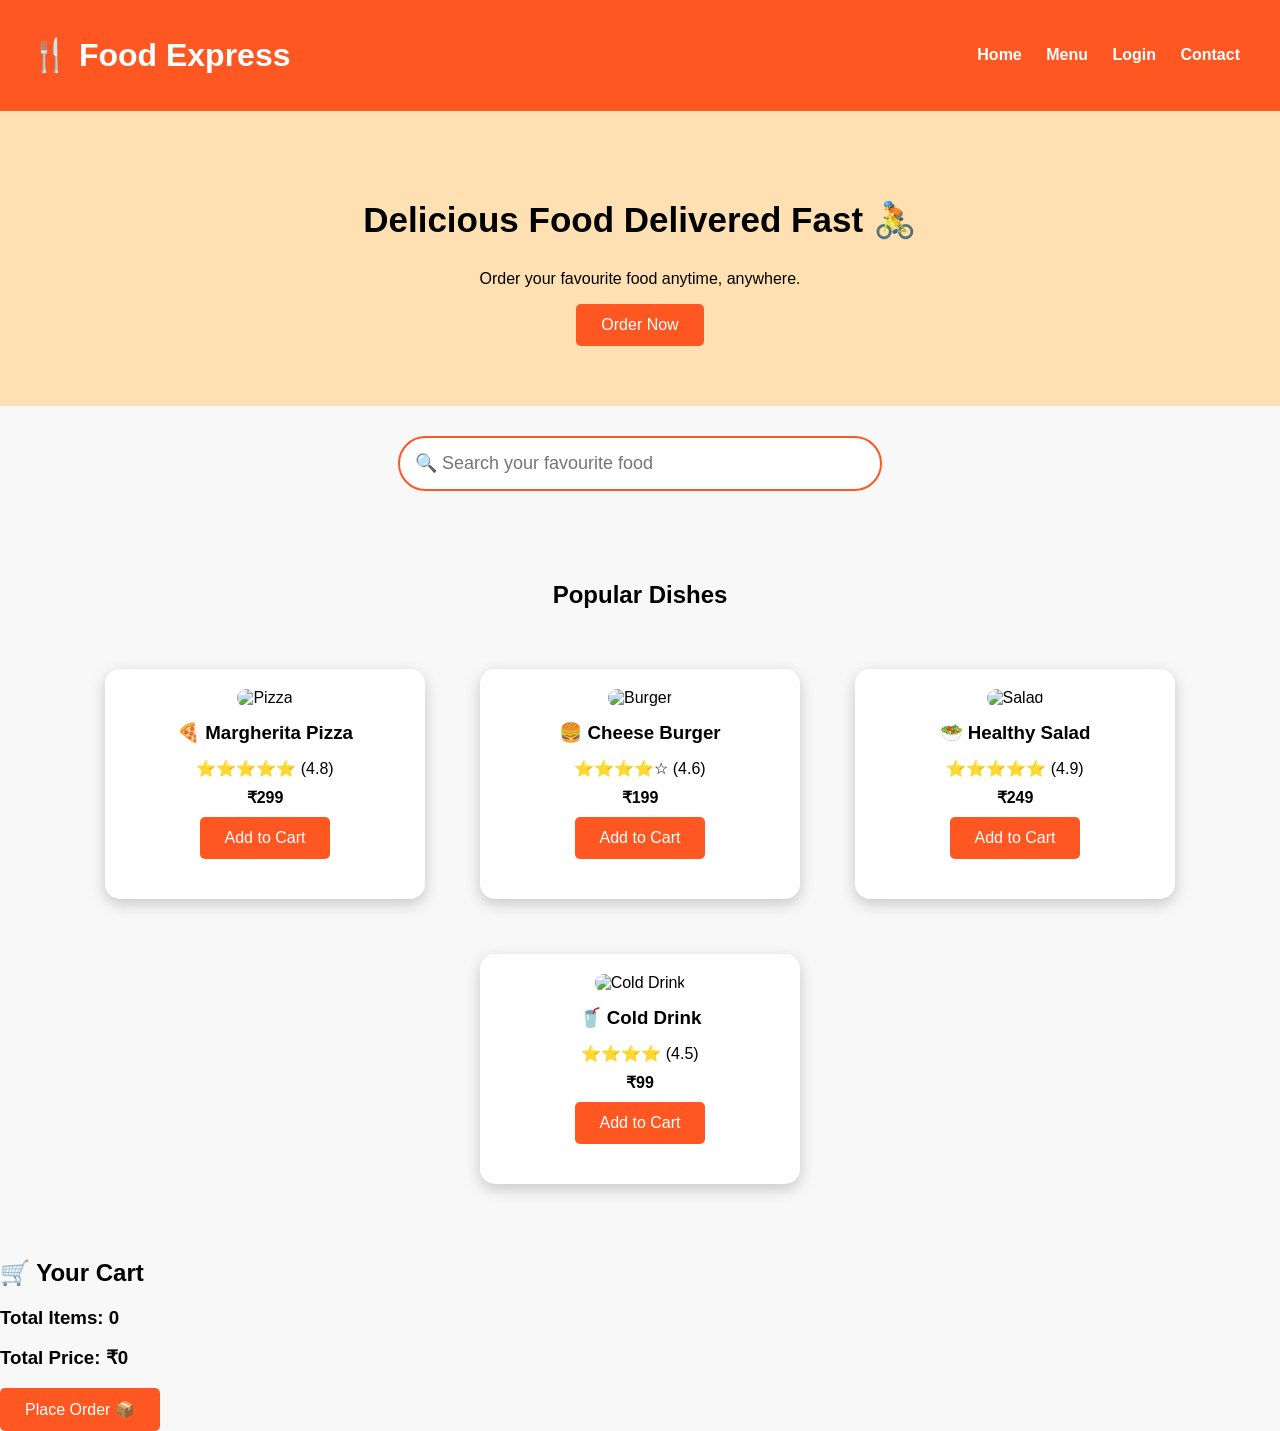
==== index.html @ 5cac37c1 "Add files via upload" ====
<!DOCTYPE html>
<html>
<head>
    <title>Online Food Delivery</title>
    <link rel="stylesheet" href="style.css">
</head>

<body>

<header>
    <h1>🍴 Food Express</h1>
    <nav>
    <a href="#">Home</a>
    <a href="#">Menu</a>
    <a href="login.html">Login</a>
    <a href="#">Contact</a>
</nav>
</header>

<section class="hero">
    <h2>Delicious Food Delivered Fast 🚴</h2>
    <p>Order your favourite food anytime, anywhere.</p>
    <button>Order Now</button>
</section>

<section class="search">
    <input type="text" id="searchBox" onkeyup="searchFood()" placeholder="🔍 Search your favourite food">
</section>


<section class="menu">

    <h2>Popular Dishes</h2>

    <div class="card">
        <img src="https://images.unsplash.com/photo-1513104890138-7c749659a591?w=400" alt="Pizza">
        <h3>🍕 Margherita Pizza</h3>
        <p>⭐⭐⭐⭐⭐ (4.8)</p>
        <p><b>₹299</b></p>
        <button onclick="addToCart('Margherita Pizza')">Add to Cart</button>
    </div>


    <div class="card">
        <img src="https://images.unsplash.com/photo-1568901346375-23c9450c58cd?w=400" alt="Burger">
        <h3>🍔 Cheese Burger</h3>
        <p>⭐⭐⭐⭐☆ (4.6)</p>
        <p><b>₹199</b></p>
        <button onclick="addToCart('Cheese Burger')">Add to Cart</button>
    </div>


    <div class="card">
        <img src="https://images.unsplash.com/photo-1546069901-ba9599a7e63c?w=400" alt="Salad">
        <h3>🥗 Healthy Salad</h3>
        <p>⭐⭐⭐⭐⭐ (4.9)</p>
        <p><b>₹249</b></p>
        <button onclick="addToCart('Healthy Salad')">Add to Cart</button>
    </div>


    <div class="card">
        <img src="https://images.unsplash.com/photo-1544145945-f90425340c7e?w=400" alt="Cold Drink">
        <h3>🥤 Cold Drink</h3>
        <p>⭐⭐⭐⭐ (4.5)</p>
        <p><b>₹99</b></p>
        <button onclick="addToCart('Cold Drink')">Add to Cart</button>
    </div>

</section>


<section class="cart">
    <h2>🛒 Your Cart</h2>

    <ul id="cartItems"></ul>

    <h3>Total Items: <span id="cartCount">0</span></h3>

    <h3>Total Price: ₹<span id="totalPrice">0</span></h3>

    <button onclick="window.location.href='payment.html'">
Place Order 📦
</button>
    
</section>


<script src="script.js"></script>

</body>
</html>
---- style.css ----
.search{
    text-align:center;
    margin:30px;
}

.search input{
    width:80%;
    max-width:450px;
    padding:15px;
    border-radius:30px;
    border:2px solid #ff5722;
    font-size:18px;
}
body{
    margin:0;
    font-family:Arial,sans-serif;
    background:#f8f8f8;
}

header{
    background:#ff5722;
    color:white;
    display:flex;
    justify-content:space-between;
    align-items:center;
    padding:15px 30px;
}

nav a{
    color:white;
    text-decoration:none;
    margin:10px;
    font-weight:bold;
}

.hero{
    text-align:center;
    padding:60px 20px;
    background:#ffe0b2;
}

.hero h2{
    font-size:35px;
}

button{
    background:#ff5722;
    color:white;
    border:none;
    padding:12px 25px;
    border-radius:5px;
    cursor:pointer;
    font-size:18px;
}

button:hover{
    background:#e64a19;
}

.menu{
    text-align:center;
    padding:40px;
}

.card{
    display:inline-block;
    width:220px;
    background:white;
    margin:15px;
    padding:20px;
    border-radius:10px;
    box-shadow:0 4px 10px rgba(0,0,0,0.2);
}
.card img{
    width:100%;
    height:160px;
    object-fit:cover;
    border-radius:10px;
}

.card{
    display:inline-block;
    width:220px;
    background:white;
    margin:15px;
    padding:20px;
    border-radius:10px;
    box-shadow:0 4px 10px rgba(0,0,0,0.2);
    transition:0.3s;
}

.card:hover{
    transform:scale(1.05);
}

.menu{
    text-align:center;
    padding:40px;
}

button{
    background:#ff5722;
    color:white;
    border:none;
    padding:12px 25px;
    border-radius:5px;
    cursor:pointer;
    font-size:16px;
}

button:hover{
    background:#e64a19;
}.menu{
    display:flex;
    flex-wrap:wrap;
    justify-content:center;
    gap:25px;
    padding:40px;
    text-align:center;
}

.menu h2{
    width:100%;
}

.card{
    width:280px;
    background:#fff;
    border-radius:15px;
    overflow:hidden;
    box-shadow:0 5px 15px rgba(0,0,0,0.2);
    transition:.3s;
}

.card img{
    width:100%;
    height:180px;
    object-fit:cover;
}

.card h3{
    margin:15px;
}

.card p{
    margin:10px;
}

.card button{
    margin-bottom:20px;
}
.login{
    width:300px;
    margin:80px auto;
    background:white;
    padding:30px;
    border-radius:15px;
    text-align:center;
    box-shadow:0 5px 15px rgba(0,0,0,0.2);
}

.login h2{
    color:#ff5722;
}

.login input{
    width:90%;
    padding:12px;
    margin:10px;
    border-radius:5px;
    border:1px solid #ccc;
    font-size:16px;
}

.login button{
    margin-top:15px;
    width:100%;
}
/* Mobile Responsive Design */

@media (max-width: 600px){

    header{
        flex-direction:column;
        text-align:center;
    }

    nav a{
        display:block;
        margin:8px;
    }

    .hero h2{
        font-size:25px;
    }

    .hero{
        padding:40px 15px;
    }

    .search input{
        width:90%;
    }

    .menu{
        padding:20px;
        flex-direction:column;
        align-items:center;
    }

    .card{
        width:90%;
        max-width:320px;
    }

    .login{
        width:80%;
        margin:50px auto;
    }

    button{
        width:90%;
    }
}
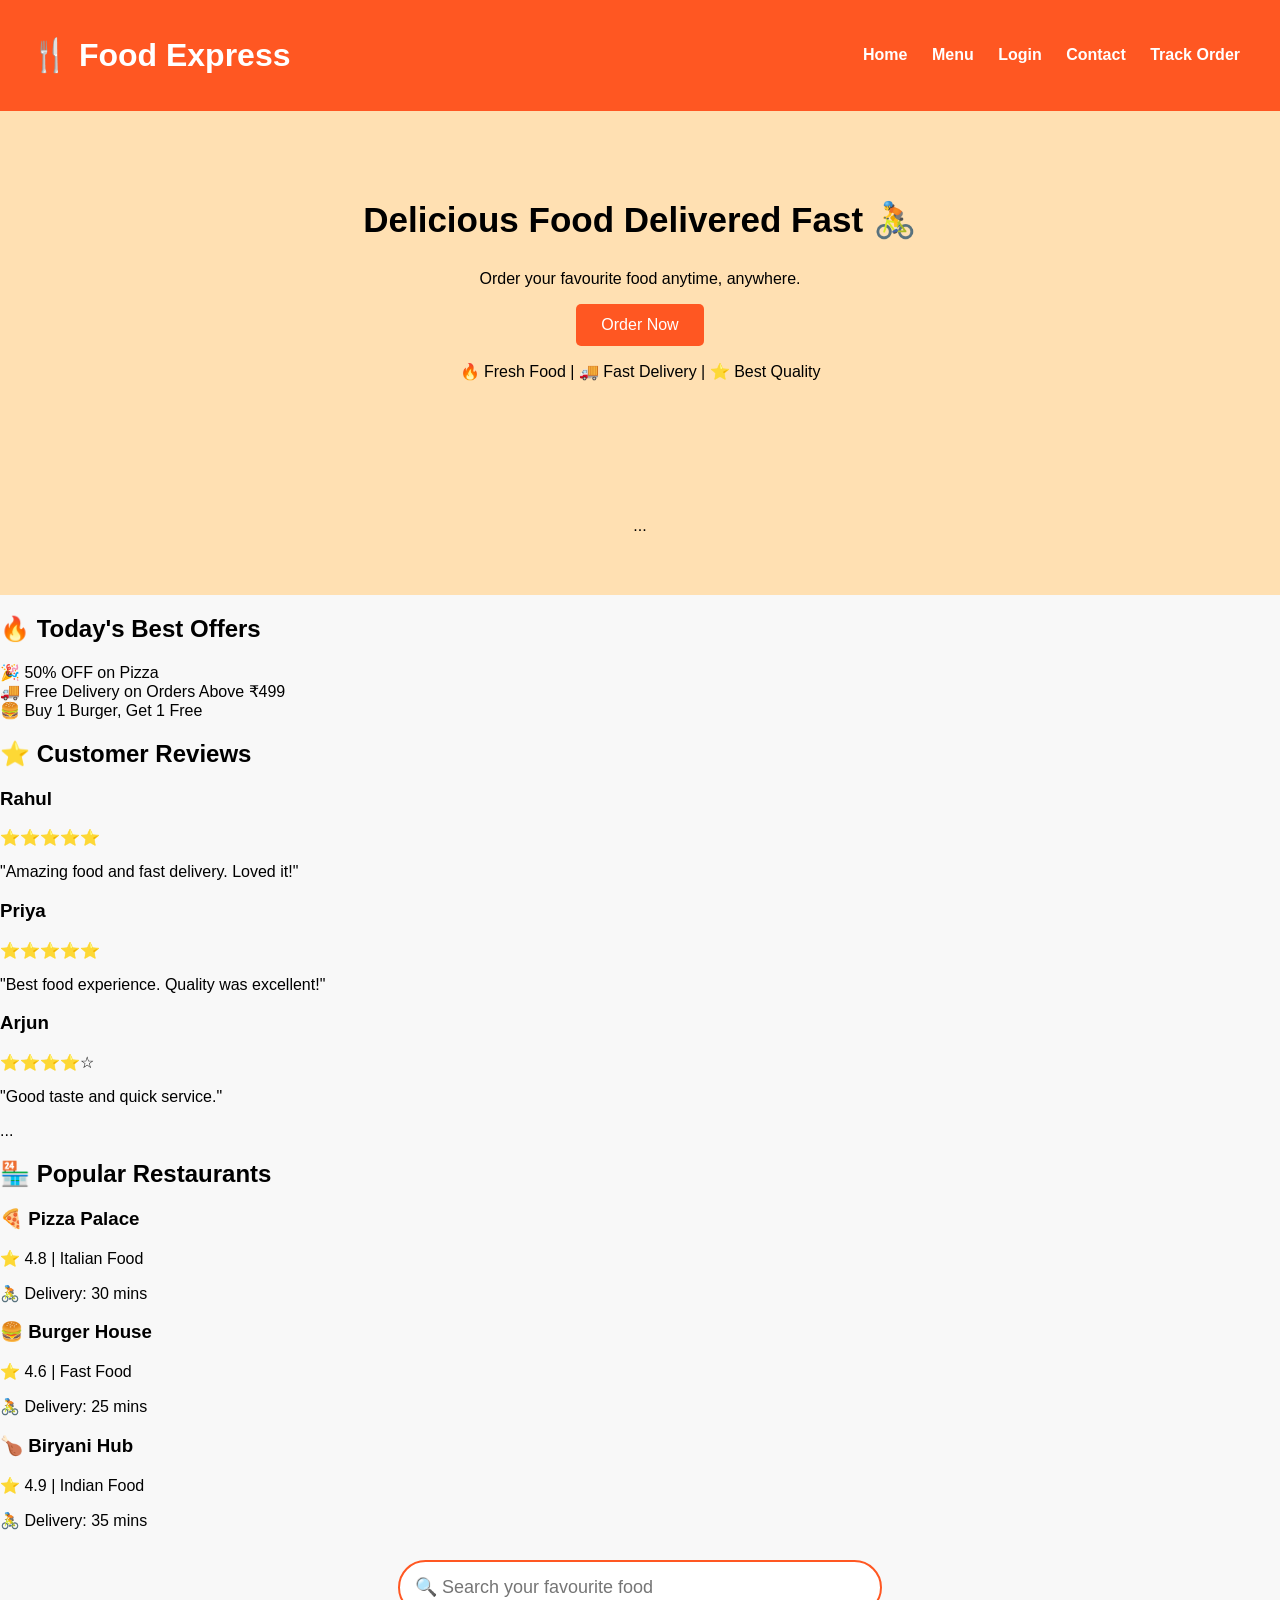
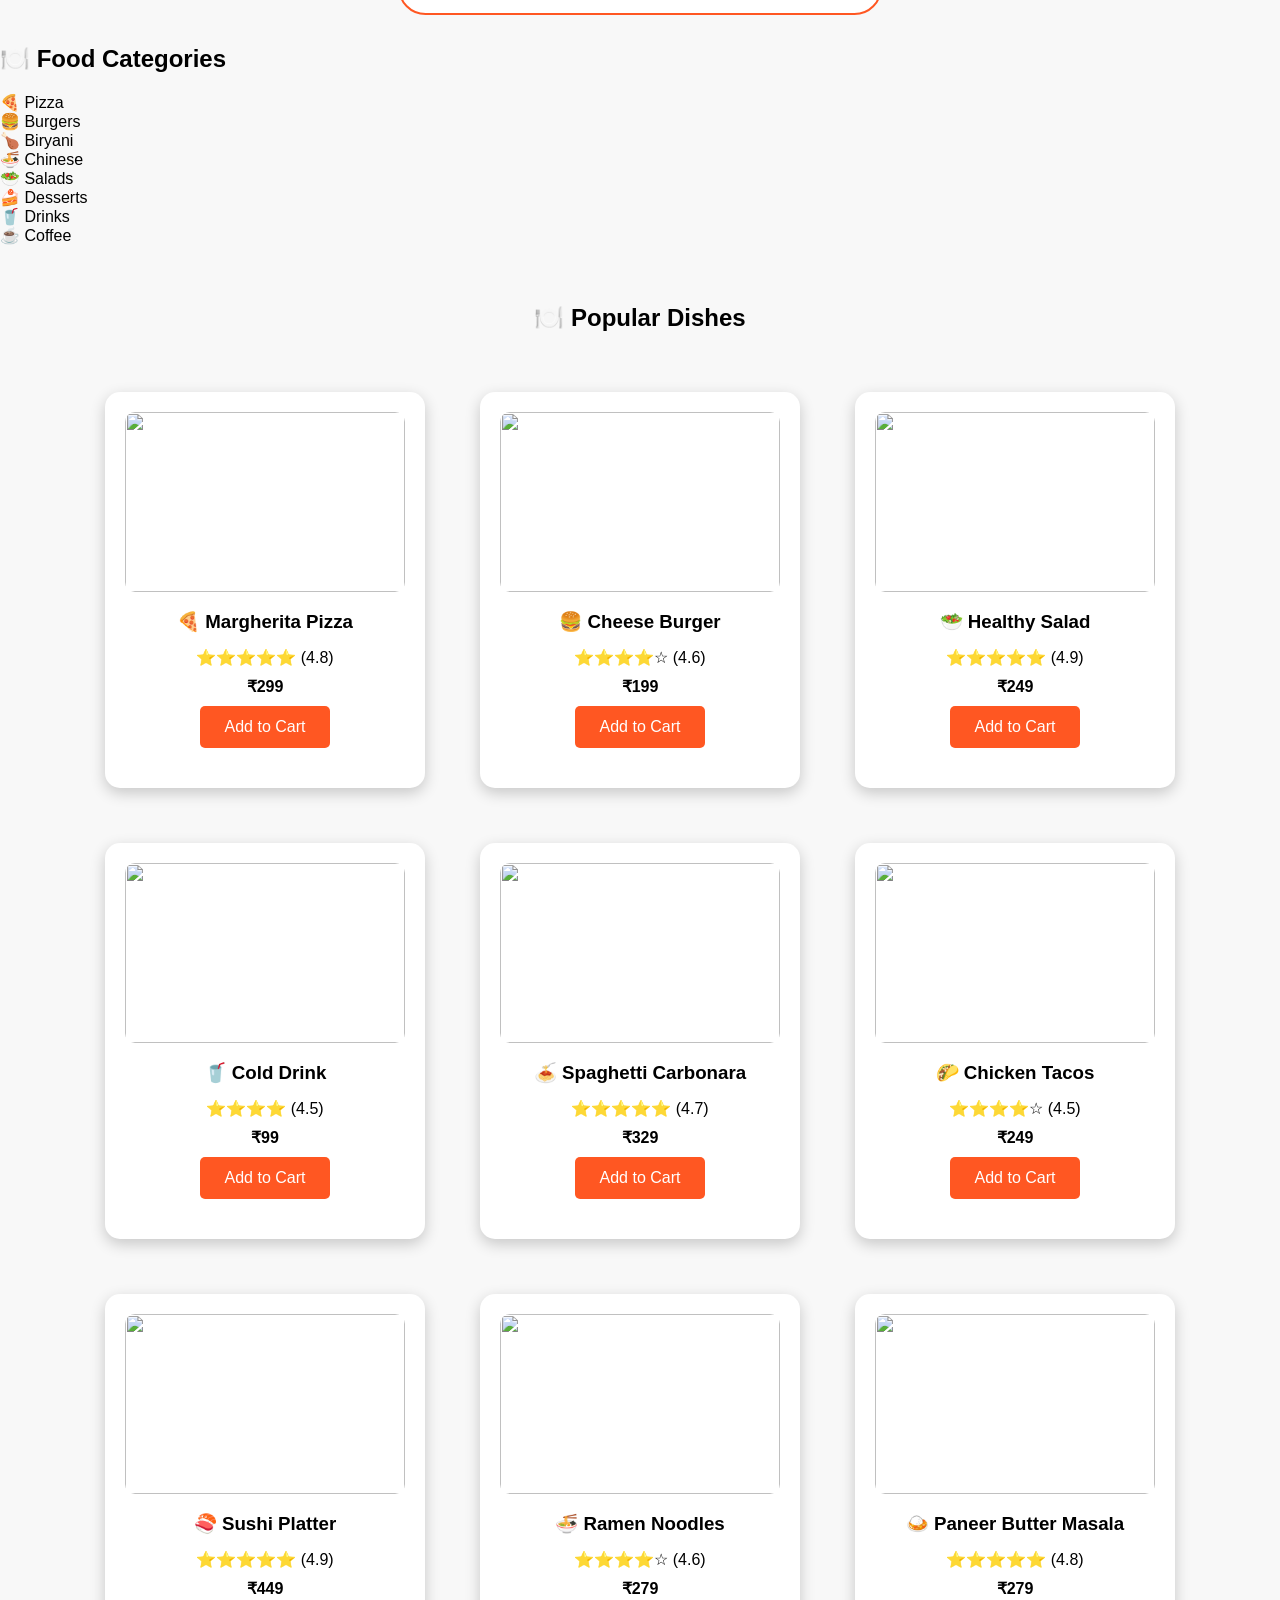
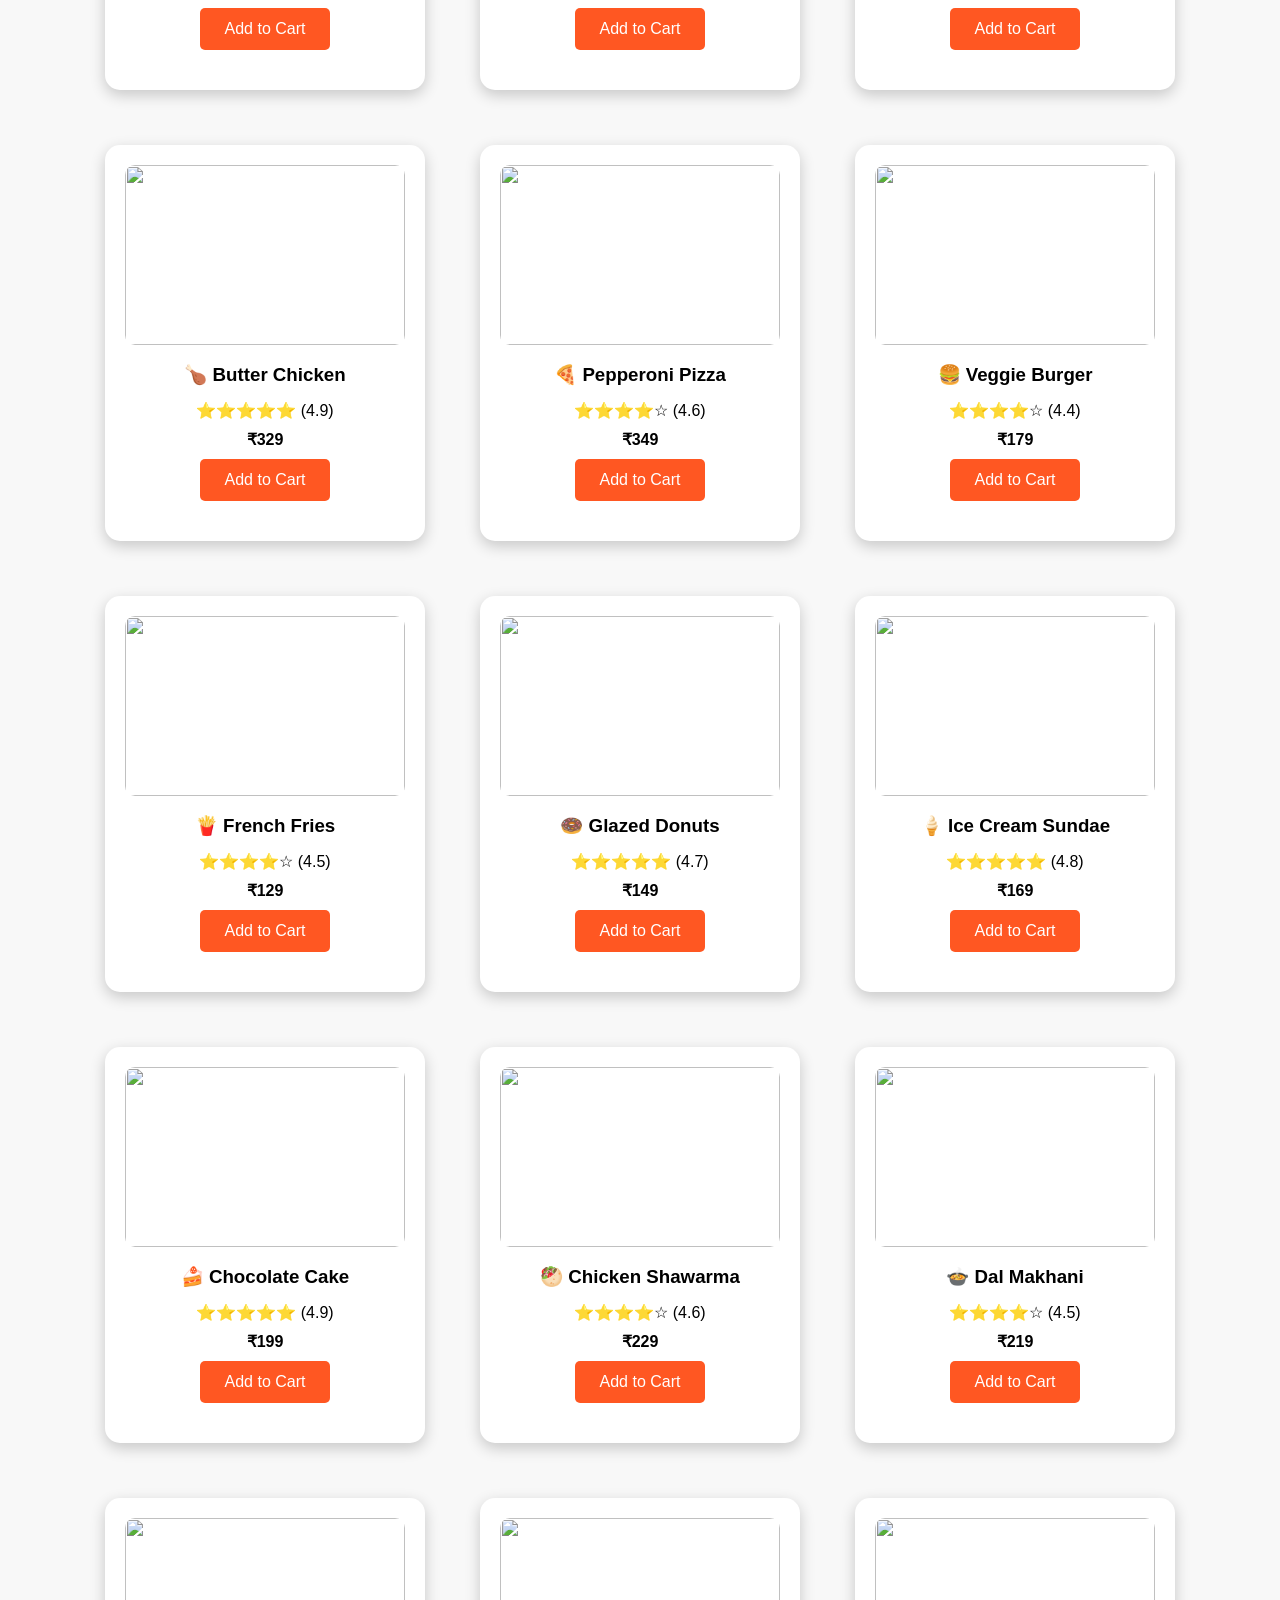
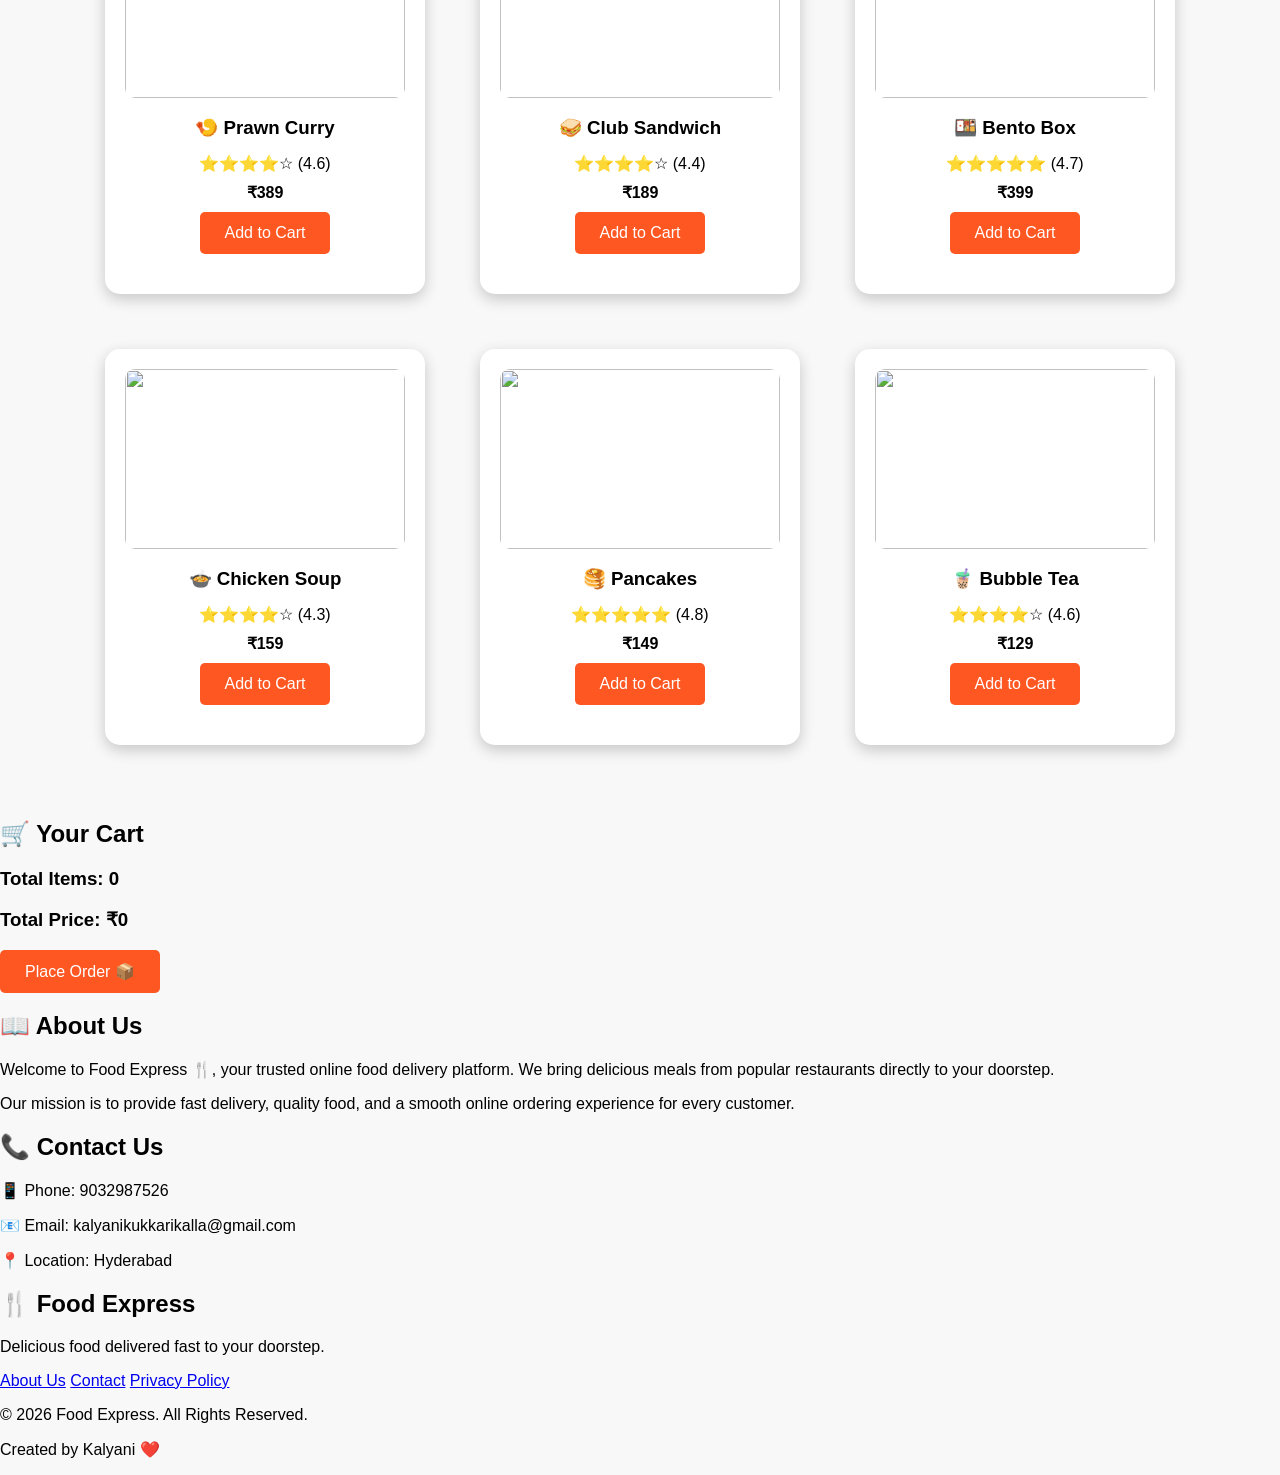
==== commit 49028c12: "Add files via upload" ====
--- a/index.html
+++ b/index.html
@@ -9,68 +9,383 @@
 
 <header>
     <h1>🍴 Food Express</h1>
-    <nav>
+
+<nav>
     <a href="#">Home</a>
-    <a href="#">Menu</a>
+    <a href="#menu">Menu</a>
     <a href="login.html">Login</a>
-    <a href="#">Contact</a>
+    <a href="#contact">Contact</a>
+    <a href="tracking.html">Track Order</a>
 </nav>
 </header>
 
 <section class="hero">
+
     <h2>Delicious Food Delivered Fast 🚴</h2>
+
     <p>Order your favourite food anytime, anywhere.</p>
+
     <button>Order Now</button>
-</section>
+
+    <p>🔥 Fresh Food | 🚚 Fast Delivery | ⭐ Best Quality</p>
+
+</section>
+
+<section class="hero">
+    ...
+</section>
+
+<!-- ADD OFFERS HERE -->
+
+<section class="offers">
+    <h2>🔥 Today's Best Offers</h2>
+
+    <div class="offer-card">
+        🎉 50% OFF on Pizza
+    </div>
+
+    <div class="offer-card">
+        🚚 Free Delivery on Orders Above ₹499
+    </div>
+
+    <div class="offer-card">
+        🍔 Buy 1 Burger, Get 1 Free
+    </div>
+</section>
+<section class="reviews">
+
+    <h2>⭐ Customer Reviews</h2>
+
+    <div class="review-card">
+        <h3>Rahul</h3>
+        <p>⭐⭐⭐⭐⭐</p>
+        <p>"Amazing food and fast delivery. Loved it!"</p>
+    </div>
+
+    <div class="review-card">
+        <h3>Priya</h3>
+        <p>⭐⭐⭐⭐⭐</p>
+        <p>"Best food experience. Quality was excellent!"</p>
+    </div>
+
+    <div class="review-card">
+        <h3>Arjun</h3>
+        <p>⭐⭐⭐⭐☆</p>
+        <p>"Good taste and quick service."</p>
+    </div>
+
+</section>
+
+<section class="restaurants">
+    ...
+</section>
+
+
+<section class="restaurants">
+
+    <h2>🏪 Popular Restaurants</h2>
+
+    <div class="restaurant-card">
+        <h3>🍕 Pizza Palace</h3>
+        <p>⭐ 4.8 | Italian Food</p>
+        <p>🚴 Delivery: 30 mins</p>
+    </div>
+
+    <div class="restaurant-card">
+        <h3>🍔 Burger House</h3>
+        <p>⭐ 4.6 | Fast Food</p>
+        <p>🚴 Delivery: 25 mins</p>
+    </div>
+
+    <div class="restaurant-card">
+        <h3>🍗 Biryani Hub</h3>
+        <p>⭐ 4.9 | Indian Food</p>
+        <p>🚴 Delivery: 35 mins</p>
+    </div>
+
+</section>
+
 
 <section class="search">
-    <input type="text" id="searchBox" onkeyup="searchFood()" placeholder="🔍 Search your favourite food">
-</section>
-
-
-<section class="menu">
-
-    <h2>Popular Dishes</h2>
-
-    <div class="card">
-        <img src="https://images.unsplash.com/photo-1513104890138-7c749659a591?w=400" alt="Pizza">
+
+    <input type="text" 
+    id="searchBox" 
+    onkeyup="searchFood()" 
+    placeholder="🔍 Search your favourite food">
+
+</section>
+
+
+<section class="categories">
+
+    <h2>🍽️ Food Categories</h2>
+
+    <div class="category">🍕 Pizza</div>
+    <div class="category">🍔 Burgers</div>
+    <div class="category">🍗 Biryani</div>
+    <div class="category">🍜 Chinese</div>
+    <div class="category">🥗 Salads</div>
+    <div class="category">🍰 Desserts</div>
+    <div class="category">🥤 Drinks</div>
+    <div class="category">☕ Coffee</div>
+
+</section>
+
+
+<section class="menu" id="menu">
+
+    <h2>🍽️ Popular Dishes</h2>
+
+
+    <div class="card">
+        <img src="https://images.unsplash.com/photo-1513104890138-7c749659a591?w=400">
         <h3>🍕 Margherita Pizza</h3>
         <p>⭐⭐⭐⭐⭐ (4.8)</p>
         <p><b>₹299</b></p>
-        <button onclick="addToCart('Margherita Pizza')">Add to Cart</button>
-    </div>
-
-
-    <div class="card">
-        <img src="https://images.unsplash.com/photo-1568901346375-23c9450c58cd?w=400" alt="Burger">
+        <button onclick="addToCart('Margherita Pizza')">
+            Add to Cart
+        </button>
+    </div>
+
+
+    <div class="card">
+        <img src="https://images.unsplash.com/photo-1568901346375-23c9450c58cd?w=400">
         <h3>🍔 Cheese Burger</h3>
         <p>⭐⭐⭐⭐☆ (4.6)</p>
         <p><b>₹199</b></p>
-        <button onclick="addToCart('Cheese Burger')">Add to Cart</button>
-    </div>
-
-
-    <div class="card">
-        <img src="https://images.unsplash.com/photo-1546069901-ba9599a7e63c?w=400" alt="Salad">
+        <button onclick="addToCart('Cheese Burger')">
+            Add to Cart
+        </button>
+    </div>
+
+
+    <div class="card">
+        <img src="https://images.unsplash.com/photo-1546069901-ba9599a7e63c?w=400">
         <h3>🥗 Healthy Salad</h3>
         <p>⭐⭐⭐⭐⭐ (4.9)</p>
         <p><b>₹249</b></p>
-        <button onclick="addToCart('Healthy Salad')">Add to Cart</button>
-    </div>
-
-
-    <div class="card">
-        <img src="https://images.unsplash.com/photo-1544145945-f90425340c7e?w=400" alt="Cold Drink">
+        <button onclick="addToCart('Healthy Salad')">
+            Add to Cart
+        </button>
+    </div>
+
+
+    <div class="card">
+        <img src="https://images.unsplash.com/photo-1544145945-f90425340c7e?w=400">
         <h3>🥤 Cold Drink</h3>
         <p>⭐⭐⭐⭐ (4.5)</p>
         <p><b>₹99</b></p>
-        <button onclick="addToCart('Cold Drink')">Add to Cart</button>
-    </div>
-
-</section>
+        <button onclick="addToCart('Cold Drink')">
+            Add to Cart
+        </button>
+    </div>
+    <!-- End of Cold Drink card -->
+
+    <div class="card">
+        <img src="https://images.unsplash.com/photo-1565299624946-b28f40a0ae38?w=400">
+        <h3>🍝 Spaghetti Carbonara</h3>
+        <p>⭐⭐⭐⭐⭐ (4.7)</p>
+        <p><b>₹329</b></p>
+        <button onclick="addToCart('Spaghetti Carbonara')">
+            Add to Cart
+        </button>
+    </div>
+
+    <div class="card">
+        <img src="https://images.unsplash.com/photo-1567620905732-2d1ec7ab7445?w=400">
+        <h3>🌮 Chicken Tacos</h3>
+        <p>⭐⭐⭐⭐☆ (4.5)</p>
+        <p><b>₹249</b></p>
+        <button onclick="addToCart('Chicken Tacos')">
+            Add to Cart
+        </button>
+    </div>
+
+    <div class="card">
+        <img src="https://images.unsplash.com/photo-1601924582970-9238bcb495d9?w=400">
+        <h3>🍣 Sushi Platter</h3>
+        <p>⭐⭐⭐⭐⭐ (4.9)</p>
+        <p><b>₹449</b></p>
+        <button onclick="addToCart('Sushi Platter')">
+            Add to Cart
+        </button>
+    </div>
+
+    <div class="card">
+        <img src="https://images.unsplash.com/photo-1585032226651-759b368d7246?w=400">
+        <h3>🍜 Ramen Noodles</h3>
+        <p>⭐⭐⭐⭐☆ (4.6)</p>
+        <p><b>₹279</b></p>
+        <button onclick="addToCart('Ramen Noodles')">
+            Add to Cart
+        </button>
+    </div>
+
+    <div class="card">
+        <img src="https://images.unsplash.com/photo-1585937421612-70a008356fbe?w=400">
+        <h3>🍛 Paneer Butter Masala</h3>
+        <p>⭐⭐⭐⭐⭐ (4.8)</p>
+        <p><b>₹279</b></p>
+        <button onclick="addToCart('Paneer Butter Masala')">
+            Add to Cart
+        </button>
+    </div>
+
+    <div class="card">
+        <img src="https://images.unsplash.com/photo-1601050690597-df0568f70950?w=400">
+        <h3>🍗 Butter Chicken</h3>
+        <p>⭐⭐⭐⭐⭐ (4.9)</p>
+        <p><b>₹329</b></p>
+        <button onclick="addToCart('Butter Chicken')">
+            Add to Cart
+        </button>
+    </div>
+
+    <div class="card">
+        <img src="https://images.unsplash.com/photo-1512058564366-18510be2db19?w=400">
+        <h3>🍕 Pepperoni Pizza</h3>
+        <p>⭐⭐⭐⭐☆ (4.6)</p>
+        <p><b>₹349</b></p>
+        <button onclick="addToCart('Pepperoni Pizza')">
+            Add to Cart
+        </button>
+    </div>
+
+    <div class="card">
+        <img src="https://images.unsplash.com/photo-1626082927389-6cd097cdc6ec?w=400">
+        <h3>🍔 Veggie Burger</h3>
+        <p>⭐⭐⭐⭐☆ (4.4)</p>
+        <p><b>₹179</b></p>
+        <button onclick="addToCart('Veggie Burger')">
+            Add to Cart
+        </button>
+    </div>
+
+    <div class="card">
+        <img src="https://images.unsplash.com/photo-1559847844-5315695dadae?w=400">
+        <h3>🍟 French Fries</h3>
+        <p>⭐⭐⭐⭐☆ (4.5)</p>
+        <p><b>₹129</b></p>
+        <button onclick="addToCart('French Fries')">
+            Add to Cart
+        </button>
+    </div>
+
+    <div class="card">
+        <img src="https://images.unsplash.com/photo-1608835291093-394b0c943a75?w=400">
+        <h3>🍩 Glazed Donuts</h3>
+        <p>⭐⭐⭐⭐⭐ (4.7)</p>
+        <p><b>₹149</b></p>
+        <button onclick="addToCart('Glazed Donuts')">
+            Add to Cart
+        </button>
+    </div>
+
+    <div class="card">
+        <img src="https://images.unsplash.com/photo-1499636136210-6f4ee915583e?w=400">
+        <h3>🍦 Ice Cream Sundae</h3>
+        <p>⭐⭐⭐⭐⭐ (4.8)</p>
+        <p><b>₹169</b></p>
+        <button onclick="addToCart('Ice Cream Sundae')">
+            Add to Cart
+        </button>
+    </div>
+
+    <div class="card">
+        <img src="https://images.unsplash.com/photo-1621996346565-e3dbc646d9a9?w=400">
+        <h3>🍰 Chocolate Cake</h3>
+        <p>⭐⭐⭐⭐⭐ (4.9)</p>
+        <p><b>₹199</b></p>
+        <button onclick="addToCart('Chocolate Cake')">
+            Add to Cart
+        </button>
+    </div>
+
+    <div class="card">
+        <img src="https://images.unsplash.com/photo-1626804475297-41608ea09aeb?w=400">
+        <h3>🥙 Chicken Shawarma</h3>
+        <p>⭐⭐⭐⭐☆ (4.6)</p>
+        <p><b>₹229</b></p>
+        <button onclick="addToCart('Chicken Shawarma')">
+            Add to Cart
+        </button>
+    </div>
+
+    <div class="card">
+        <img src="https://images.unsplash.com/photo-1540189549336-e6e99c3679fe?w=400">
+        <h3>🍲 Dal Makhani</h3>
+        <p>⭐⭐⭐⭐☆ (4.5)</p>
+        <p><b>₹219</b></p>
+        <button onclick="addToCart('Dal Makhani')">
+            Add to Cart
+        </button>
+    </div>
+
+    <div class="card">
+        <img src="https://images.unsplash.com/photo-1585238342024-78d387f4a707?w=400">
+        <h3>🍤 Prawn Curry</h3>
+        <p>⭐⭐⭐⭐☆ (4.6)</p>
+        <p><b>₹389</b></p>
+        <button onclick="addToCart('Prawn Curry')">
+            Add to Cart
+        </button>
+    </div>
+
+    <div class="card">
+        <img src="https://images.unsplash.com/photo-1512152272829-e3139592d56f?w=400">
+        <h3>🥪 Club Sandwich</h3>
+        <p>⭐⭐⭐⭐☆ (4.4)</p>
+        <p><b>₹189</b></p>
+        <button onclick="addToCart('Club Sandwich')">
+            Add to Cart
+        </button>
+    </div>
+
+    <div class="card">
+        <img src="https://images.unsplash.com/photo-1600628421066-f6bda6a7b976?w=400">
+        <h3>🍱 Bento Box</h3>
+        <p>⭐⭐⭐⭐⭐ (4.7)</p>
+        <p><b>₹399</b></p>
+        <button onclick="addToCart('Bento Box')">
+            Add to Cart
+        </button>
+    </div>
+
+    <div class="card">
+        <img src="https://images.unsplash.com/photo-1552332386-f8dd00dc2f85?w=400">
+        <h3>🍲 Chicken Soup</h3>
+        <p>⭐⭐⭐⭐☆ (4.3)</p>
+        <p><b>₹159</b></p>
+        <button onclick="addToCart('Chicken Soup')">
+            Add to Cart
+        </button>
+    </div>
+
+    <div class="card">
+        <img src="https://images.unsplash.com/photo-1551024506-0bccd828d307?w=400">
+        <h3>🥞 Pancakes</h3>
+        <p>⭐⭐⭐⭐⭐ (4.8)</p>
+        <p><b>₹149</b></p>
+        <button onclick="addToCart('Pancakes')">
+            Add to Cart
+        </button>
+    </div>
+
+    <div class="card">
+        <img src="https://images.unsplash.com/photo-1517701604599-bb29b565090c?w=400">
+        <h3>🧋 Bubble Tea</h3>
+        <p>⭐⭐⭐⭐☆ (4.6)</p>
+        <p><b>₹129</b></p>
+        <button onclick="addToCart('Bubble Tea')">
+            Add to Cart
+        </button>
+    </div>
+
+</section>   <!-- End of the menu section -->
 
 
 <section class="cart">
+
     <h2>🛒 Your Cart</h2>
 
     <ul id="cartItems"></ul>
@@ -79,16 +394,48 @@
 
     <h3>Total Price: ₹<span id="totalPrice">0</span></h3>
 
+
     <button onclick="window.location.href='payment.html'">
-Place Order 📦
-</button>
-    
-</section>
-
-
+        Place Order 📦
+    </button>
+
+</section>
+<section class="about">
+
+    <h2>📖 About Us</h2>
+
+    <p>
+        Welcome to Food Express 🍴, your trusted online food delivery platform.
+        We bring delicious meals from popular restaurants directly to your doorstep.
+    </p>
+
+    <p>
+        Our mission is to provide fast delivery, quality food, and a smooth
+        online ordering experience for every customer.
+    </p>
+
+</section>
+
+<section class="contact" id="contact">
+
+    <h2>📞 Contact Us</h2>
+
+    <p>📱 Phone: 9032987526</p>
+
+    <p>📧 Email: kalyanikukkarikalla@gmail.com</p>
+    <p>📍 Location: Hyderabad</p>
+</section>
+<footer>
+    <h2>🍴 Food Express</h2>
+    <p>Delicious food delivered fast to your doorstep.</p>
+    <div class="footer-links">
+        <a href="#">About Us</a>
+        <a href="#">Contact</a>
+        <a href="#">Privacy Policy</a>
+    </div>
+    <p>© 2026 Food Express. All Rights Reserved.</p>
+    <p>Created by Kalyani ❤️</p>
+    </footer>
 <script src="script.js"></script>
-
 </body>
 </html>
-
-
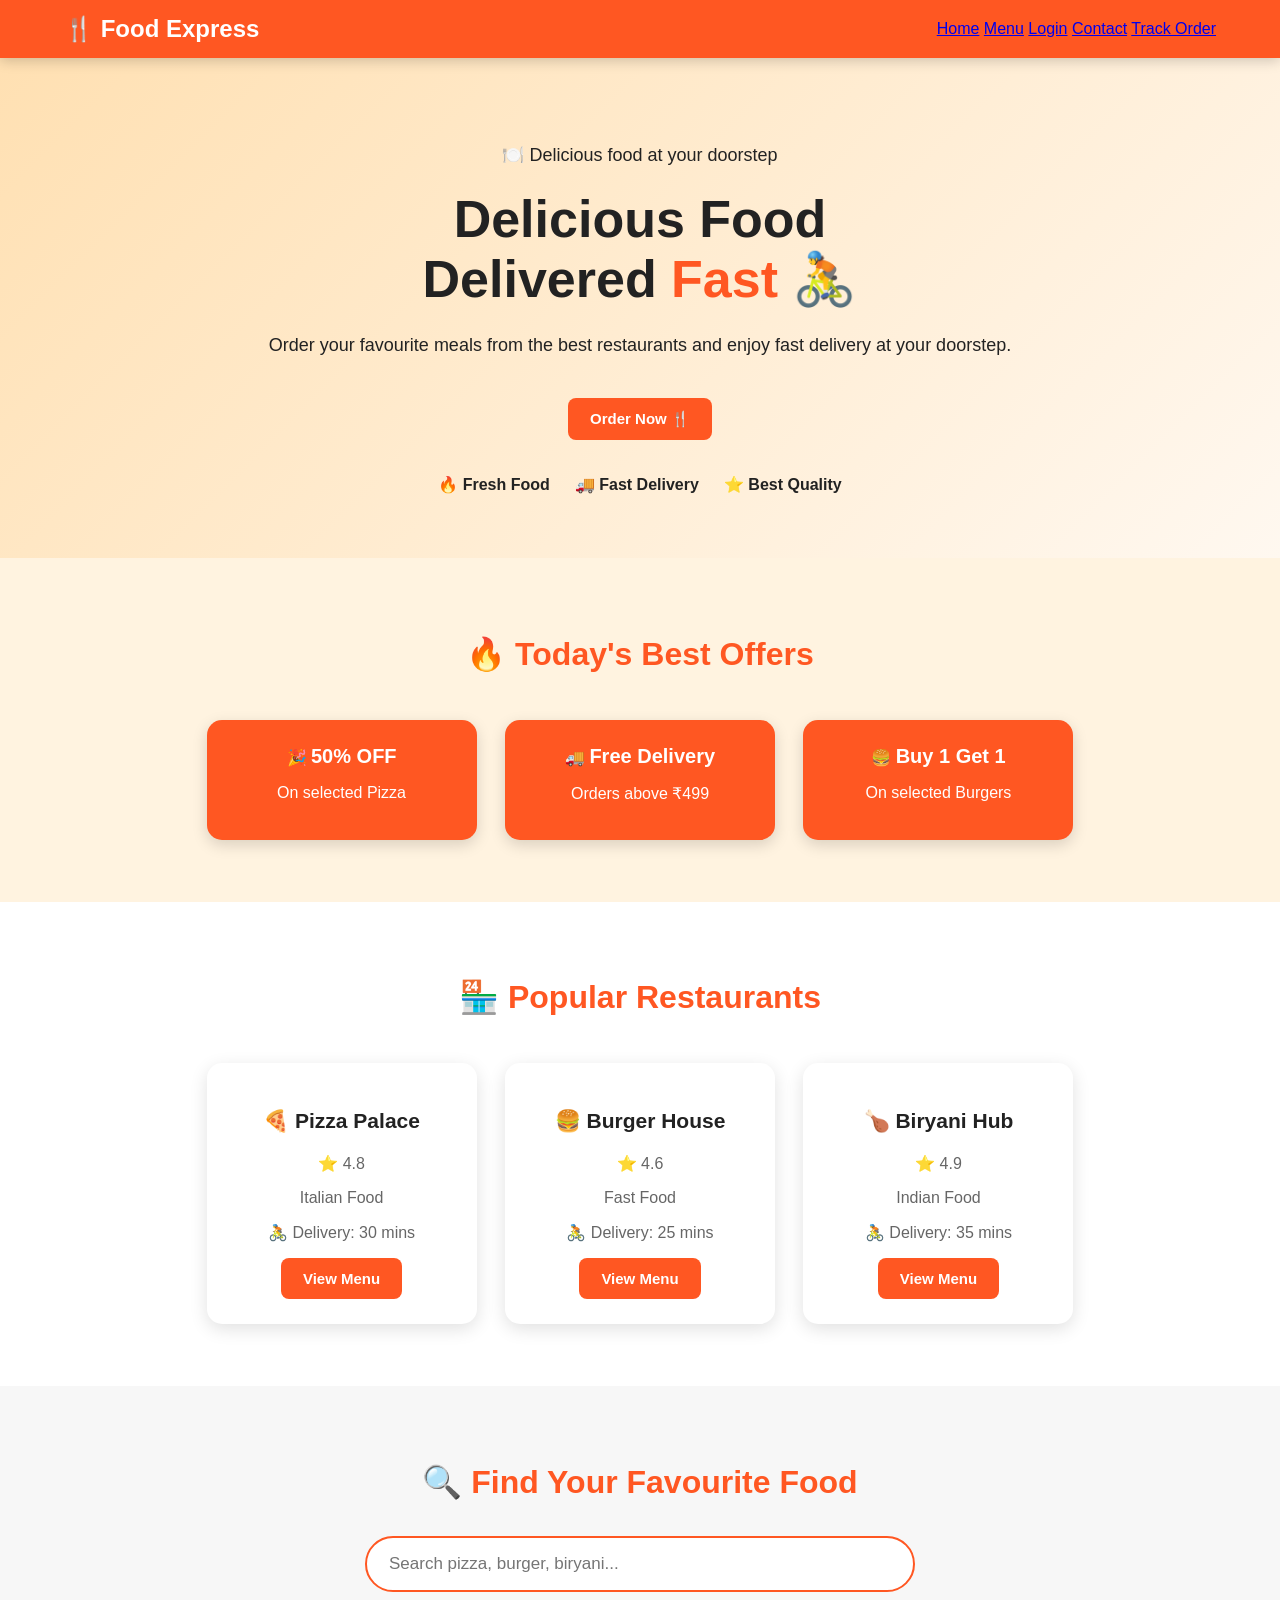
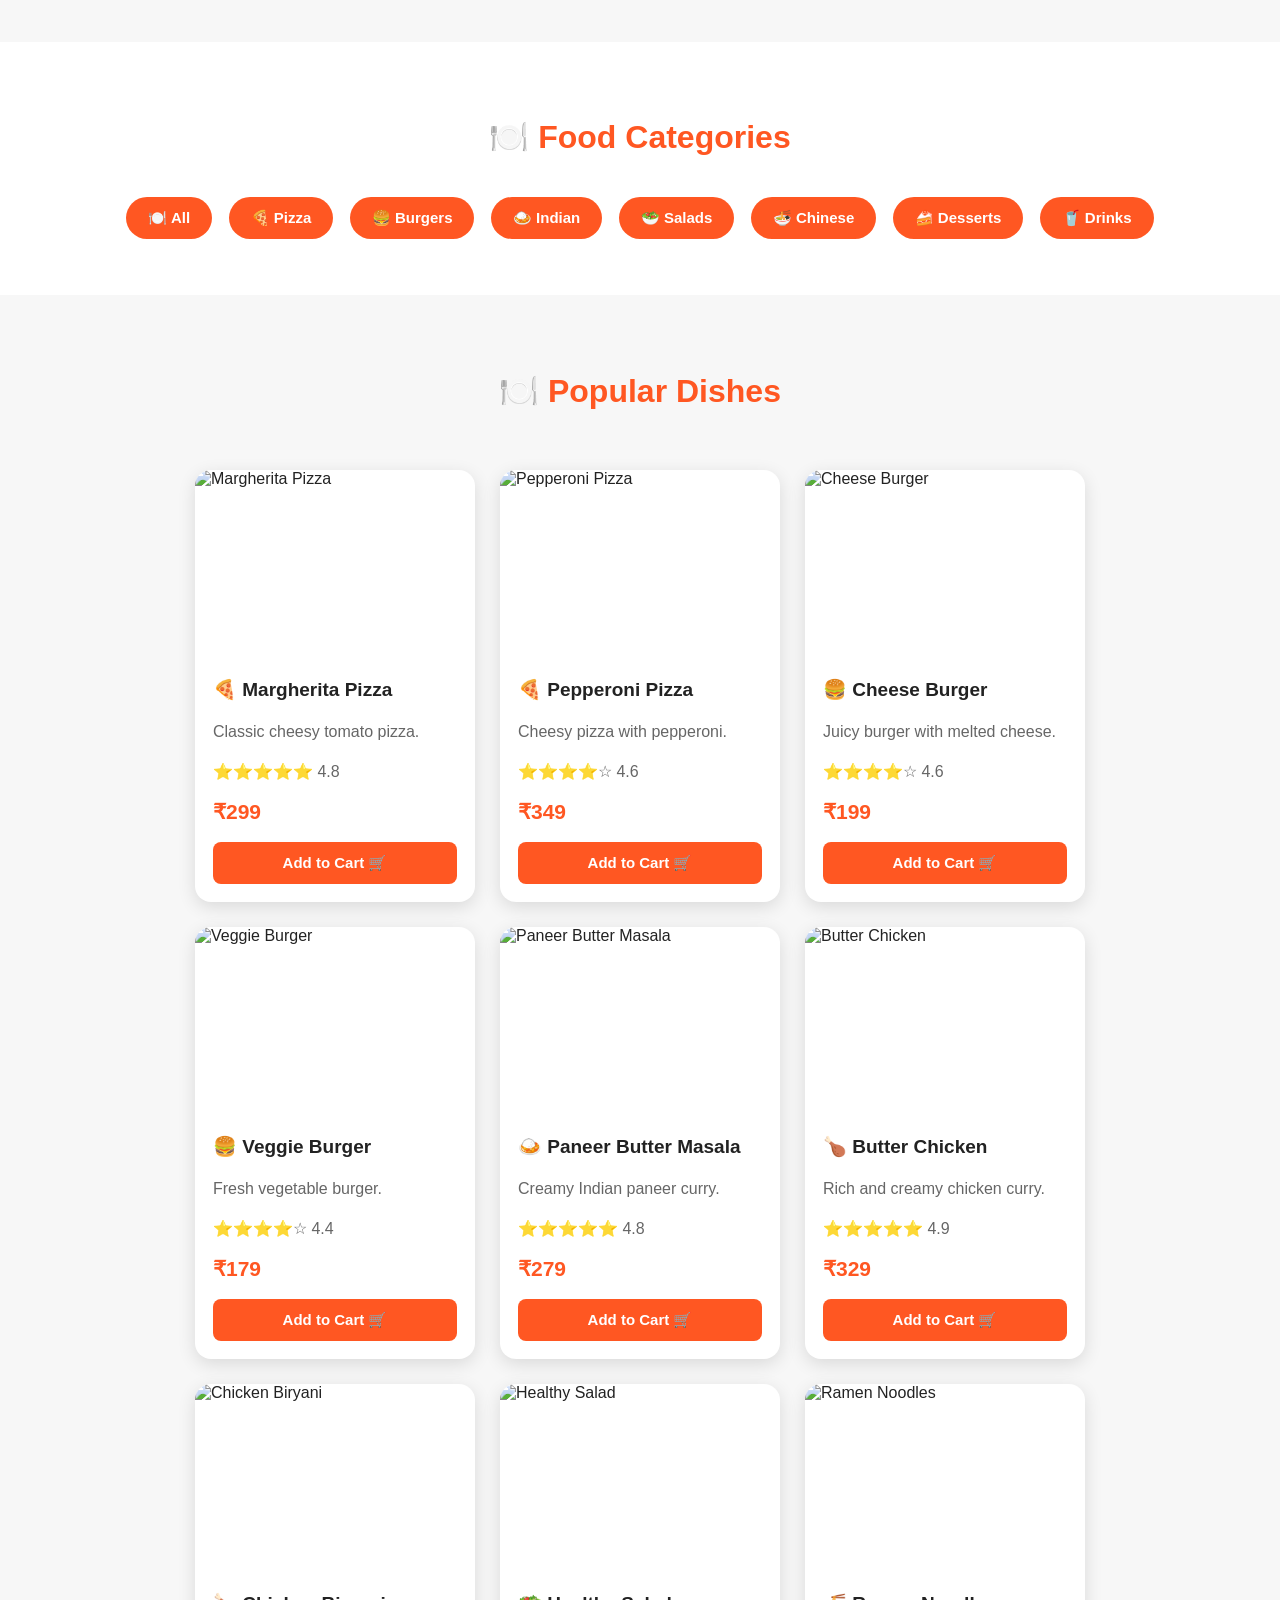
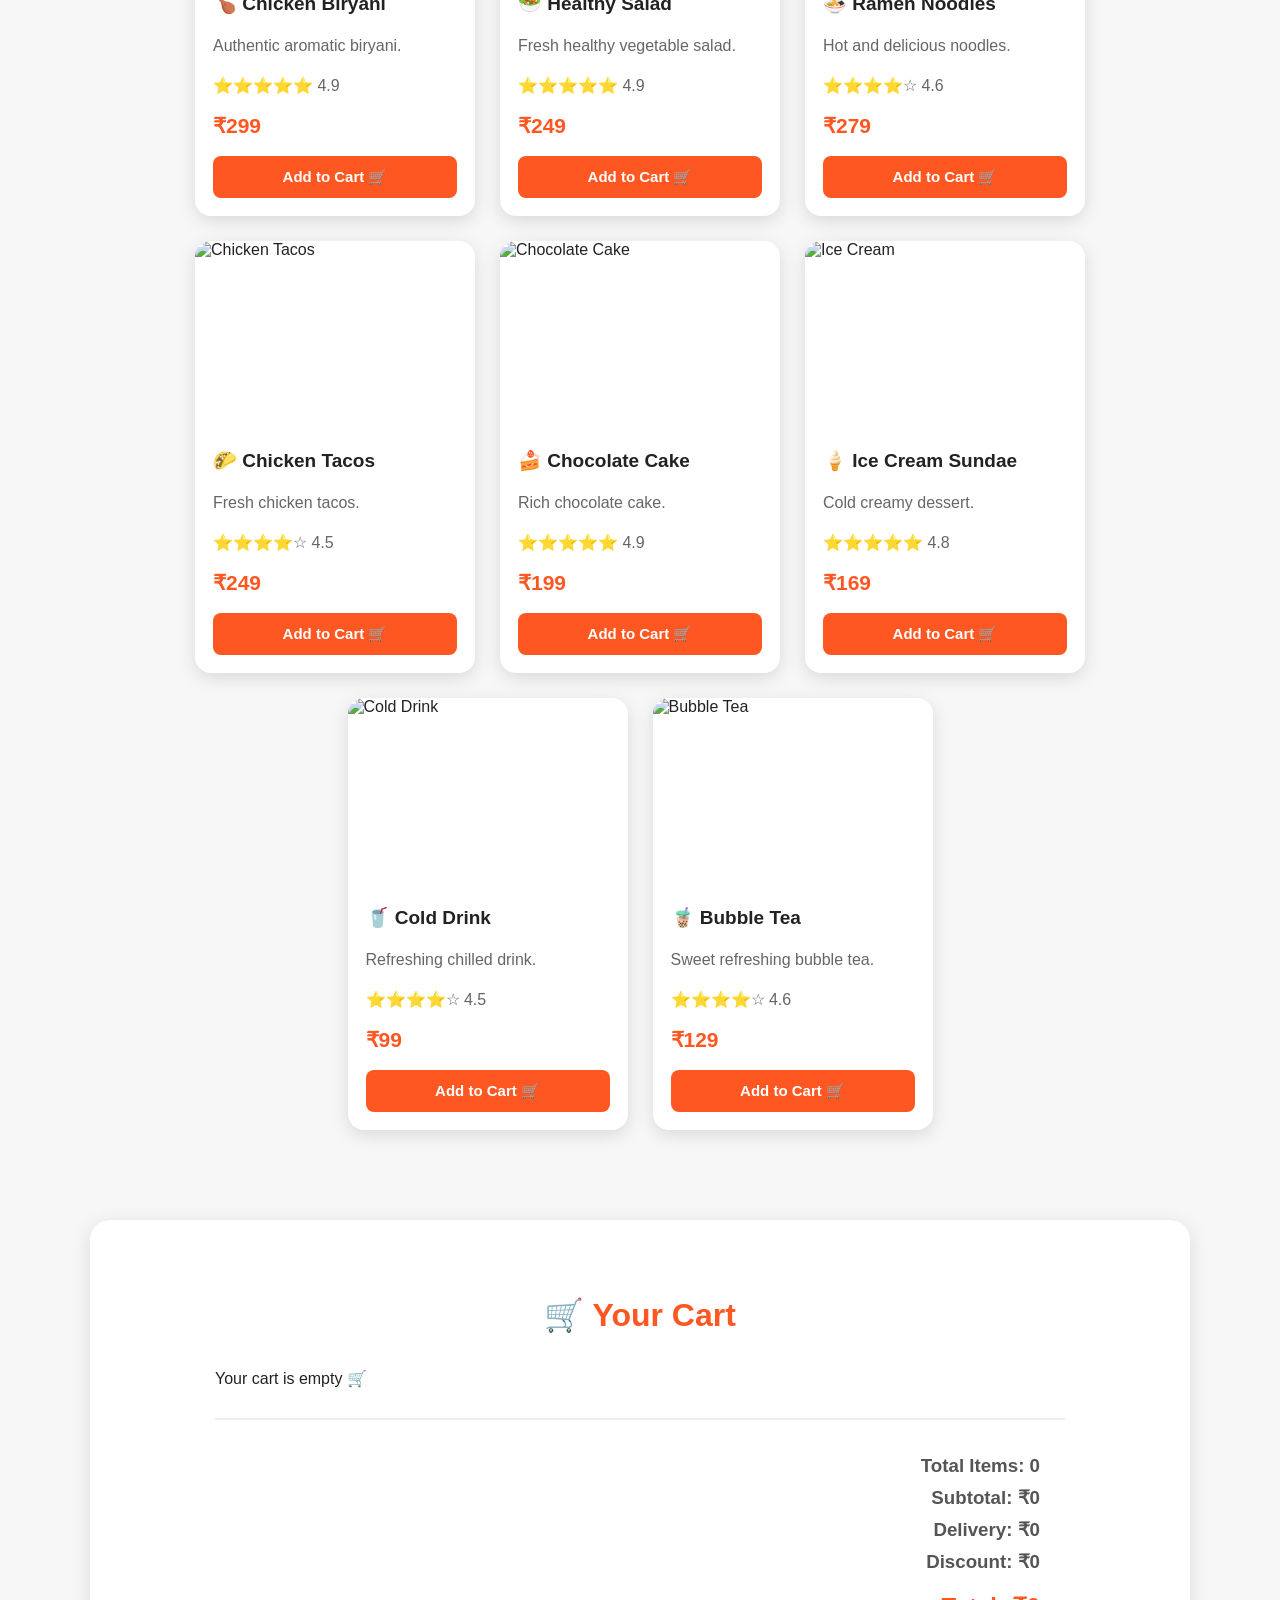
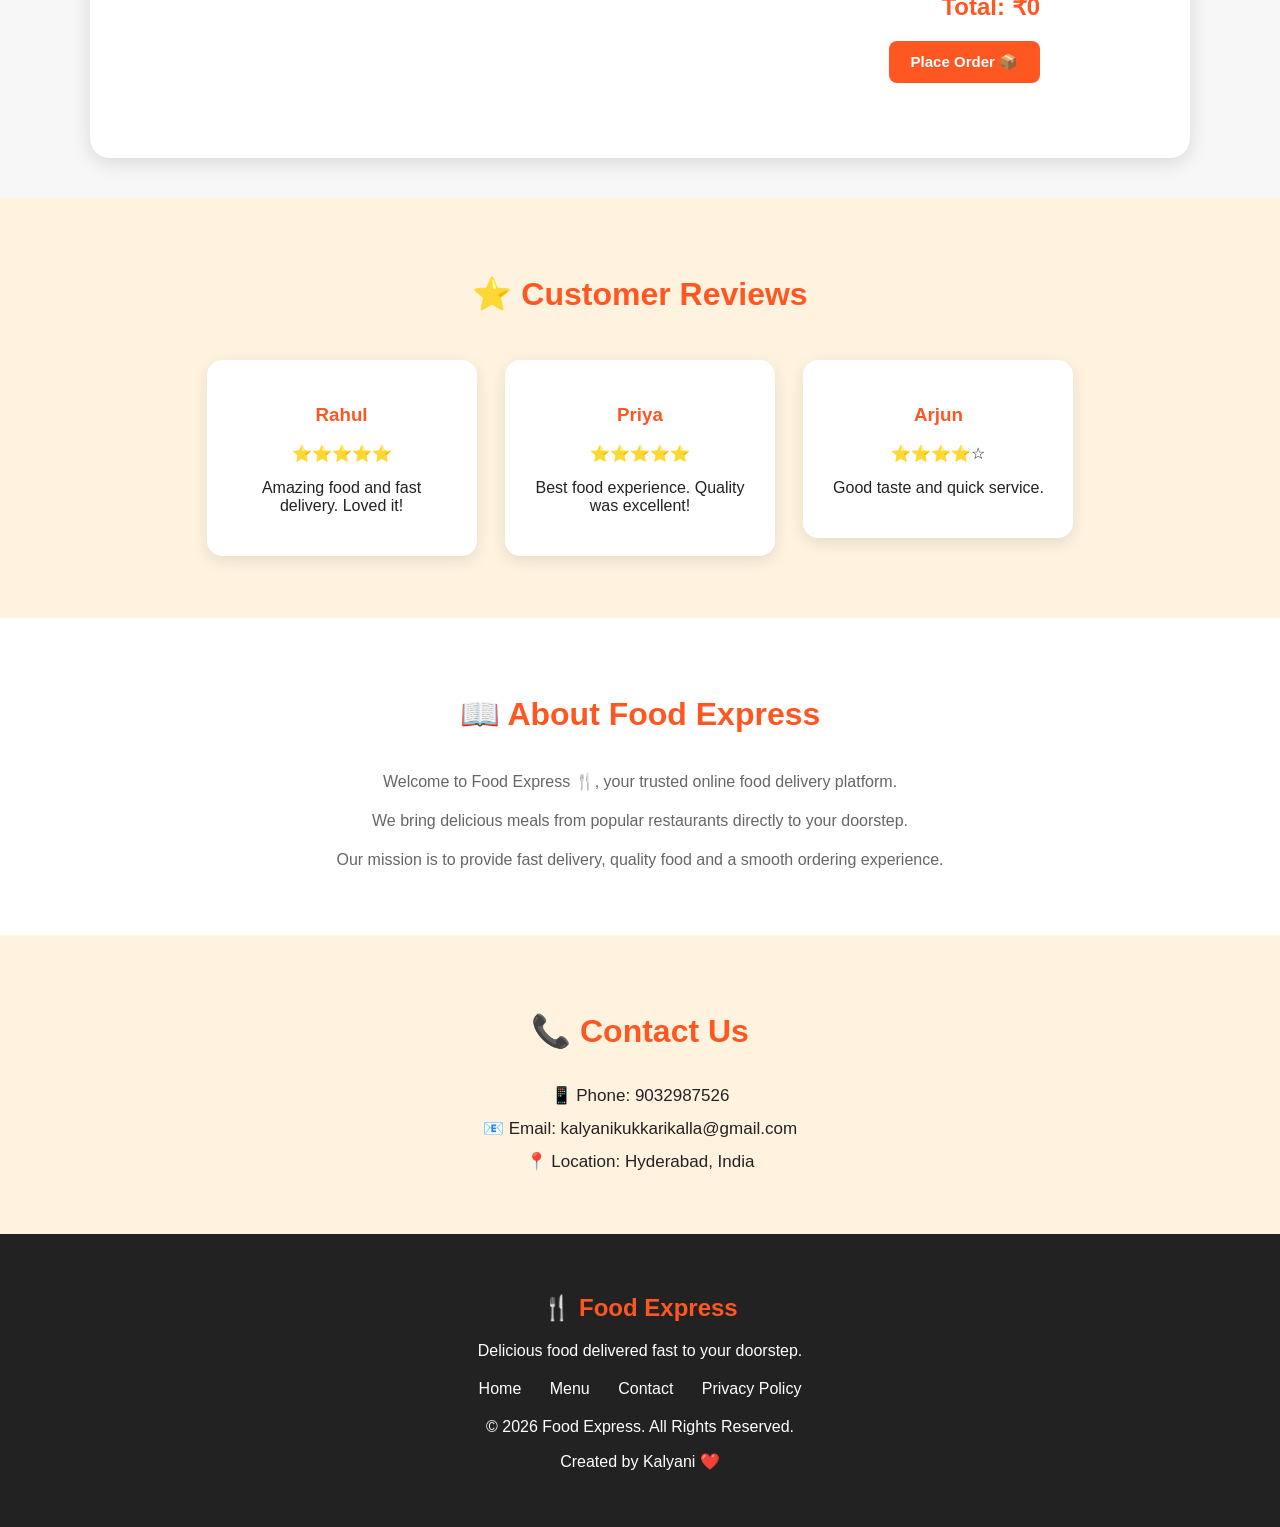
==== commit f79a5c0e: "Add files via upload" ====
--- a/index.html
+++ b/index.html
@@ -1,441 +1,668 @@
 <!DOCTYPE html>
-<html>
+<html lang="en">
+
 <head>
-    <title>Online Food Delivery</title>
-    <link rel="stylesheet" href="style.css">
+<meta charset="UTF-8">
+<meta name="viewport" content="width=device-width, initial-scale=1.0">
+
+<meta name="description"
+content="Food Express - Online Food Delivery">
+
+<title>Food Express | Online Food Delivery</title>
+
+<link rel="stylesheet" href="style.css">
 </head>
 
 <body>
 
-<header>
-    <h1>🍴 Food Express</h1>
+<header class="header">
+
+<div class="logo">
+🍴 <span>Food Express</span>
+</div>
 
 <nav>
-    <a href="#">Home</a>
-    <a href="#menu">Menu</a>
-    <a href="login.html">Login</a>
-    <a href="#contact">Contact</a>
-    <a href="tracking.html">Track Order</a>
+<a href="index.html">Home</a>
+<a href="#menu">Menu</a>
+<a href="login.html" id="loginLink">Login</a>
+<a href="#contact">Contact</a>
+<a href="tracking.html">Track Order</a>
+<span id="userArea"></span>
 </nav>
+
 </header>
 
-<section class="hero">
-
-    <h2>Delicious Food Delivered Fast 🚴</h2>
-
-    <p>Order your favourite food anytime, anywhere.</p>
-
-    <button>Order Now</button>
-
-    <p>🔥 Fresh Food | 🚚 Fast Delivery | ⭐ Best Quality</p>
-
-</section>
-
-<section class="hero">
-    ...
-</section>
-
-<!-- ADD OFFERS HERE -->
+
+<section class="hero" id="home">
+
+<div class="hero-content">
+
+<p>🍽️ Delicious food at your doorstep</p>
+
+<h1>
+Delicious Food
+<br>
+Delivered <span>Fast 🚴</span>
+</h1>
+
+<p>
+Order your favourite meals from the best restaurants
+and enjoy fast delivery at your doorstep.
+</p>
+
+<a href="#menu">
+<button>Order Now 🍴</button>
+</a>
+
+<div class="hero-features">
+<span>🔥 Fresh Food</span>
+<span>🚚 Fast Delivery</span>
+<span>⭐ Best Quality</span>
+</div>
+
+</div>
+
+</section>
+
 
 <section class="offers">
-    <h2>🔥 Today's Best Offers</h2>
-
-    <div class="offer-card">
-        🎉 50% OFF on Pizza
-    </div>
-
-    <div class="offer-card">
-        🚚 Free Delivery on Orders Above ₹499
-    </div>
-
-    <div class="offer-card">
-        🍔 Buy 1 Burger, Get 1 Free
-    </div>
-</section>
+
+<h2>🔥 Today's Best Offers</h2>
+
+<div class="offer-card">
+🎉 <strong>50% OFF</strong>
+<p>On selected Pizza</p>
+</div>
+
+<div class="offer-card">
+🚚 <strong>Free Delivery</strong>
+<p>Orders above ₹499</p>
+</div>
+
+<div class="offer-card">
+🍔 <strong>Buy 1 Get 1</strong>
+<p>On selected Burgers</p>
+</div>
+
+</section>
+
+
+<section class="restaurants">
+
+<h2>🏪 Popular Restaurants</h2>
+
+<div class="restaurant-card">
+<h3>🍕 Pizza Palace</h3>
+<p>⭐ 4.8</p>
+<p>Italian Food</p>
+<p>🚴 Delivery: 30 mins</p>
+<button onclick="showAllFood()">View Menu</button>
+</div>
+
+<div class="restaurant-card">
+<h3>🍔 Burger House</h3>
+<p>⭐ 4.6</p>
+<p>Fast Food</p>
+<p>🚴 Delivery: 25 mins</p>
+<button onclick="showAllFood()">View Menu</button>
+</div>
+
+<div class="restaurant-card">
+<h3>🍗 Biryani Hub</h3>
+<p>⭐ 4.9</p>
+<p>Indian Food</p>
+<p>🚴 Delivery: 35 mins</p>
+<button onclick="showAllFood()">View Menu</button>
+</div>
+
+</section>
+
+
+<section class="search">
+
+<h2>🔍 Find Your Favourite Food</h2>
+
+<input
+type="text"
+id="searchBox"
+placeholder="Search pizza, burger, biryani..."
+autocomplete="off">
+
+</section>
+
+
+<section class="categories">
+
+<h2>🍽️ Food Categories</h2>
+
+<button onclick="showAllFood()">🍽️ All</button>
+
+<button onclick="filterCategory('pizza')">
+🍕 Pizza
+</button>
+
+<button onclick="filterCategory('burger')">
+🍔 Burgers
+</button>
+
+<button onclick="filterCategory('indian')">
+🍛 Indian
+</button>
+
+<button onclick="filterCategory('salad')">
+🥗 Salads
+</button>
+
+<button onclick="filterCategory('chinese')">
+🍜 Chinese
+</button>
+
+<button onclick="filterCategory('dessert')">
+🍰 Desserts
+</button>
+
+<button onclick="filterCategory('drinks')">
+🥤 Drinks
+</button>
+
+</section>
+
+
+<section class="menu" id="menu">
+
+<h2>🍽️ Popular Dishes</h2>
+
+
+<div class="card" data-category="pizza">
+
+<img
+src="https://images.unsplash.com/photo-1513104890138-7c749659a591?w=500"
+alt="Margherita Pizza">
+
+<div class="card-content">
+
+<h3>🍕 Margherita Pizza</h3>
+<p>Classic cheesy tomato pizza.</p>
+<p>⭐⭐⭐⭐⭐ 4.8</p>
+<strong>₹299</strong>
+
+<br><br>
+
+<button onclick="addToCart('Margherita Pizza',299)">
+Add to Cart 🛒
+</button>
+
+</div>
+</div>
+
+
+<div class="card" data-category="pizza">
+
+<img
+src="https://images.unsplash.com/photo-1565299624946-b28f40a0ae38?w=500"
+alt="Pepperoni Pizza">
+
+<div class="card-content">
+
+<h3>🍕 Pepperoni Pizza</h3>
+<p>Cheesy pizza with pepperoni.</p>
+<p>⭐⭐⭐⭐☆ 4.6</p>
+<strong>₹349</strong>
+
+<br><br>
+
+<button onclick="addToCart('Pepperoni Pizza',349)">
+Add to Cart 🛒
+</button>
+
+</div>
+</div>
+
+
+<div class="card" data-category="burger">
+
+<img
+src="https://images.unsplash.com/photo-1568901346375-23c9450c58cd?w=500"
+alt="Cheese Burger">
+
+<div class="card-content">
+
+<h3>🍔 Cheese Burger</h3>
+<p>Juicy burger with melted cheese.</p>
+<p>⭐⭐⭐⭐☆ 4.6</p>
+<strong>₹199</strong>
+
+<br><br>
+
+<button onclick="addToCart('Cheese Burger',199)">
+Add to Cart 🛒
+</button>
+
+</div>
+</div>
+
+
+<div class="card" data-category="burger">
+
+<img
+src="https://images.unsplash.com/photo-1626082927389-6cd097cdc6ec?w=500"
+alt="Veggie Burger">
+
+<div class="card-content">
+
+<h3>🍔 Veggie Burger</h3>
+<p>Fresh vegetable burger.</p>
+<p>⭐⭐⭐⭐☆ 4.4</p>
+<strong>₹179</strong>
+
+<br><br>
+
+<button onclick="addToCart('Veggie Burger',179)">
+Add to Cart 🛒
+</button>
+
+</div>
+</div>
+
+
+<div class="card" data-category="indian">
+
+<img
+src="https://images.unsplash.com/photo-1585937421612-70a008356fbe?w=500"
+alt="Paneer Butter Masala">
+
+<div class="card-content">
+
+<h3>🍛 Paneer Butter Masala</h3>
+<p>Creamy Indian paneer curry.</p>
+<p>⭐⭐⭐⭐⭐ 4.8</p>
+<strong>₹279</strong>
+
+<br><br>
+
+<button onclick="addToCart('Paneer Butter Masala',279)">
+Add to Cart 🛒
+</button>
+
+</div>
+</div>
+
+
+<div class="card" data-category="indian">
+
+<img
+src="https://images.unsplash.com/photo-1601050690597-df0568f70950?w=500"
+alt="Butter Chicken">
+
+<div class="card-content">
+
+<h3>🍗 Butter Chicken</h3>
+<p>Rich and creamy chicken curry.</p>
+<p>⭐⭐⭐⭐⭐ 4.9</p>
+<strong>₹329</strong>
+
+<br><br>
+
+<button onclick="addToCart('Butter Chicken',329)">
+Add to Cart 🛒
+</button>
+
+</div>
+</div>
+
+
+<div class="card" data-category="indian">
+
+<img
+src="https://images.unsplash.com/photo-1585238342024-78d387f4a707?w=500"
+alt="Chicken Biryani">
+
+<div class="card-content">
+
+<h3>🍗 Chicken Biryani</h3>
+<p>Authentic aromatic biryani.</p>
+<p>⭐⭐⭐⭐⭐ 4.9</p>
+<strong>₹299</strong>
+
+<br><br>
+
+<button onclick="addToCart('Chicken Biryani',299)">
+Add to Cart 🛒
+</button>
+
+</div>
+</div>
+
+
+<div class="card" data-category="salad">
+
+<img
+src="https://images.unsplash.com/photo-1546069901-ba9599a7e63c?w=500"
+alt="Healthy Salad">
+
+<div class="card-content">
+
+<h3>🥗 Healthy Salad</h3>
+<p>Fresh healthy vegetable salad.</p>
+<p>⭐⭐⭐⭐⭐ 4.9</p>
+<strong>₹249</strong>
+
+<br><br>
+
+<button onclick="addToCart('Healthy Salad',249)">
+Add to Cart 🛒
+</button>
+
+</div>
+</div>
+
+
+<div class="card" data-category="chinese">
+
+<img
+src="https://images.unsplash.com/photo-1585032226651-759b368d7246?w=500"
+alt="Ramen Noodles">
+
+<div class="card-content">
+
+<h3>🍜 Ramen Noodles</h3>
+<p>Hot and delicious noodles.</p>
+<p>⭐⭐⭐⭐☆ 4.6</p>
+<strong>₹279</strong>
+
+<br><br>
+
+<button onclick="addToCart('Ramen Noodles',279)">
+Add to Cart 🛒
+</button>
+
+</div>
+</div>
+
+
+<div class="card" data-category="chinese">
+
+<img
+src="https://images.unsplash.com/photo-1567620905732-2d1ec7ab7445?w=500"
+alt="Chicken Tacos">
+
+<div class="card-content">
+
+<h3>🌮 Chicken Tacos</h3>
+<p>Fresh chicken tacos.</p>
+<p>⭐⭐⭐⭐☆ 4.5</p>
+<strong>₹249</strong>
+
+<br><br>
+
+<button onclick="addToCart('Chicken Tacos',249)">
+Add to Cart 🛒
+</button>
+
+</div>
+</div>
+
+
+<div class="card" data-category="dessert">
+
+<img
+src="https://images.unsplash.com/photo-1621996346565-e3dbc646d9a9?w=500"
+alt="Chocolate Cake">
+
+<div class="card-content">
+
+<h3>🍰 Chocolate Cake</h3>
+<p>Rich chocolate cake.</p>
+<p>⭐⭐⭐⭐⭐ 4.9</p>
+<strong>₹199</strong>
+
+<br><br>
+
+<button onclick="addToCart('Chocolate Cake',199)">
+Add to Cart 🛒
+</button>
+
+</div>
+</div>
+
+
+<div class="card" data-category="dessert">
+
+<img
+src="https://images.unsplash.com/photo-1499636136210-6f4ee915583e?w=500"
+alt="Ice Cream">
+
+<div class="card-content">
+
+<h3>🍦 Ice Cream Sundae</h3>
+<p>Cold creamy dessert.</p>
+<p>⭐⭐⭐⭐⭐ 4.8</p>
+<strong>₹169</strong>
+
+<br><br>
+
+<button onclick="addToCart('Ice Cream Sundae',169)">
+Add to Cart 🛒
+</button>
+
+</div>
+</div>
+
+
+<div class="card" data-category="drinks">
+
+<img
+src="https://images.unsplash.com/photo-1544145945-f90425340c7e?w=500"
+alt="Cold Drink">
+
+<div class="card-content">
+
+<h3>🥤 Cold Drink</h3>
+<p>Refreshing chilled drink.</p>
+<p>⭐⭐⭐⭐☆ 4.5</p>
+<strong>₹99</strong>
+
+<br><br>
+
+<button onclick="addToCart('Cold Drink',99)">
+Add to Cart 🛒
+</button>
+
+</div>
+</div>
+
+
+<div class="card" data-category="drinks">
+
+<img
+src="https://images.unsplash.com/photo-1517701604599-bb29b565090c?w=500"
+alt="Bubble Tea">
+
+<div class="card-content">
+
+<h3>🧋 Bubble Tea</h3>
+<p>Sweet refreshing bubble tea.</p>
+<p>⭐⭐⭐⭐☆ 4.6</p>
+<strong>₹129</strong>
+
+<br><br>
+
+<button onclick="addToCart('Bubble Tea',129)">
+Add to Cart 🛒
+</button>
+
+</div>
+</div>
+
+</section>
+
+
+<section class="cart" id="cart">
+
+<h2>🛒 Your Cart</h2>
+
+<div id="cartItems">
+<p>Your cart is empty 🛒</p>
+</div>
+
+<div class="cart-summary">
+
+<h3>
+Total Items:
+<span id="cartCount">0</span>
+</h3>
+
+<h3>
+Subtotal:
+₹<span id="subtotal">0</span>
+</h3>
+
+<h3>
+Delivery:
+₹<span id="deliveryCharge">0</span>
+</h3>
+
+<h3>
+Discount:
+₹<span id="discount">0</span>
+</h3>
+
+<h2>
+Total:
+₹<span id="totalPrice">0</span>
+</h2>
+
+<button onclick="placeOrder()">
+Place Order 📦
+</button>
+
+</div>
+
+</section>
+
+
 <section class="reviews">
 
-    <h2>⭐ Customer Reviews</h2>
-
-    <div class="review-card">
-        <h3>Rahul</h3>
-        <p>⭐⭐⭐⭐⭐</p>
-        <p>"Amazing food and fast delivery. Loved it!"</p>
-    </div>
-
-    <div class="review-card">
-        <h3>Priya</h3>
-        <p>⭐⭐⭐⭐⭐</p>
-        <p>"Best food experience. Quality was excellent!"</p>
-    </div>
-
-    <div class="review-card">
-        <h3>Arjun</h3>
-        <p>⭐⭐⭐⭐☆</p>
-        <p>"Good taste and quick service."</p>
-    </div>
-
-</section>
-
-<section class="restaurants">
-    ...
-</section>
-
-
-<section class="restaurants">
-
-    <h2>🏪 Popular Restaurants</h2>
-
-    <div class="restaurant-card">
-        <h3>🍕 Pizza Palace</h3>
-        <p>⭐ 4.8 | Italian Food</p>
-        <p>🚴 Delivery: 30 mins</p>
-    </div>
-
-    <div class="restaurant-card">
-        <h3>🍔 Burger House</h3>
-        <p>⭐ 4.6 | Fast Food</p>
-        <p>🚴 Delivery: 25 mins</p>
-    </div>
-
-    <div class="restaurant-card">
-        <h3>🍗 Biryani Hub</h3>
-        <p>⭐ 4.9 | Indian Food</p>
-        <p>🚴 Delivery: 35 mins</p>
-    </div>
-
-</section>
-
-
-<section class="search">
-
-    <input type="text" 
-    id="searchBox" 
-    onkeyup="searchFood()" 
-    placeholder="🔍 Search your favourite food">
-
-</section>
-
-
-<section class="categories">
-
-    <h2>🍽️ Food Categories</h2>
-
-    <div class="category">🍕 Pizza</div>
-    <div class="category">🍔 Burgers</div>
-    <div class="category">🍗 Biryani</div>
-    <div class="category">🍜 Chinese</div>
-    <div class="category">🥗 Salads</div>
-    <div class="category">🍰 Desserts</div>
-    <div class="category">🥤 Drinks</div>
-    <div class="category">☕ Coffee</div>
-
-</section>
-
-
-<section class="menu" id="menu">
-
-    <h2>🍽️ Popular Dishes</h2>
-
-
-    <div class="card">
-        <img src="https://images.unsplash.com/photo-1513104890138-7c749659a591?w=400">
-        <h3>🍕 Margherita Pizza</h3>
-        <p>⭐⭐⭐⭐⭐ (4.8)</p>
-        <p><b>₹299</b></p>
-        <button onclick="addToCart('Margherita Pizza')">
-            Add to Cart
-        </button>
-    </div>
-
-
-    <div class="card">
-        <img src="https://images.unsplash.com/photo-1568901346375-23c9450c58cd?w=400">
-        <h3>🍔 Cheese Burger</h3>
-        <p>⭐⭐⭐⭐☆ (4.6)</p>
-        <p><b>₹199</b></p>
-        <button onclick="addToCart('Cheese Burger')">
-            Add to Cart
-        </button>
-    </div>
-
-
-    <div class="card">
-        <img src="https://images.unsplash.com/photo-1546069901-ba9599a7e63c?w=400">
-        <h3>🥗 Healthy Salad</h3>
-        <p>⭐⭐⭐⭐⭐ (4.9)</p>
-        <p><b>₹249</b></p>
-        <button onclick="addToCart('Healthy Salad')">
-            Add to Cart
-        </button>
-    </div>
-
-
-    <div class="card">
-        <img src="https://images.unsplash.com/photo-1544145945-f90425340c7e?w=400">
-        <h3>🥤 Cold Drink</h3>
-        <p>⭐⭐⭐⭐ (4.5)</p>
-        <p><b>₹99</b></p>
-        <button onclick="addToCart('Cold Drink')">
-            Add to Cart
-        </button>
-    </div>
-    <!-- End of Cold Drink card -->
-
-    <div class="card">
-        <img src="https://images.unsplash.com/photo-1565299624946-b28f40a0ae38?w=400">
-        <h3>🍝 Spaghetti Carbonara</h3>
-        <p>⭐⭐⭐⭐⭐ (4.7)</p>
-        <p><b>₹329</b></p>
-        <button onclick="addToCart('Spaghetti Carbonara')">
-            Add to Cart
-        </button>
-    </div>
-
-    <div class="card">
-        <img src="https://images.unsplash.com/photo-1567620905732-2d1ec7ab7445?w=400">
-        <h3>🌮 Chicken Tacos</h3>
-        <p>⭐⭐⭐⭐☆ (4.5)</p>
-        <p><b>₹249</b></p>
-        <button onclick="addToCart('Chicken Tacos')">
-            Add to Cart
-        </button>
-    </div>
-
-    <div class="card">
-        <img src="https://images.unsplash.com/photo-1601924582970-9238bcb495d9?w=400">
-        <h3>🍣 Sushi Platter</h3>
-        <p>⭐⭐⭐⭐⭐ (4.9)</p>
-        <p><b>₹449</b></p>
-        <button onclick="addToCart('Sushi Platter')">
-            Add to Cart
-        </button>
-    </div>
-
-    <div class="card">
-        <img src="https://images.unsplash.com/photo-1585032226651-759b368d7246?w=400">
-        <h3>🍜 Ramen Noodles</h3>
-        <p>⭐⭐⭐⭐☆ (4.6)</p>
-        <p><b>₹279</b></p>
-        <button onclick="addToCart('Ramen Noodles')">
-            Add to Cart
-        </button>
-    </div>
-
-    <div class="card">
-        <img src="https://images.unsplash.com/photo-1585937421612-70a008356fbe?w=400">
-        <h3>🍛 Paneer Butter Masala</h3>
-        <p>⭐⭐⭐⭐⭐ (4.8)</p>
-        <p><b>₹279</b></p>
-        <button onclick="addToCart('Paneer Butter Masala')">
-            Add to Cart
-        </button>
-    </div>
-
-    <div class="card">
-        <img src="https://images.unsplash.com/photo-1601050690597-df0568f70950?w=400">
-        <h3>🍗 Butter Chicken</h3>
-        <p>⭐⭐⭐⭐⭐ (4.9)</p>
-        <p><b>₹329</b></p>
-        <button onclick="addToCart('Butter Chicken')">
-            Add to Cart
-        </button>
-    </div>
-
-    <div class="card">
-        <img src="https://images.unsplash.com/photo-1512058564366-18510be2db19?w=400">
-        <h3>🍕 Pepperoni Pizza</h3>
-        <p>⭐⭐⭐⭐☆ (4.6)</p>
-        <p><b>₹349</b></p>
-        <button onclick="addToCart('Pepperoni Pizza')">
-            Add to Cart
-        </button>
-    </div>
-
-    <div class="card">
-        <img src="https://images.unsplash.com/photo-1626082927389-6cd097cdc6ec?w=400">
-        <h3>🍔 Veggie Burger</h3>
-        <p>⭐⭐⭐⭐☆ (4.4)</p>
-        <p><b>₹179</b></p>
-        <button onclick="addToCart('Veggie Burger')">
-            Add to Cart
-        </button>
-    </div>
-
-    <div class="card">
-        <img src="https://images.unsplash.com/photo-1559847844-5315695dadae?w=400">
-        <h3>🍟 French Fries</h3>
-        <p>⭐⭐⭐⭐☆ (4.5)</p>
-        <p><b>₹129</b></p>
-        <button onclick="addToCart('French Fries')">
-            Add to Cart
-        </button>
-    </div>
-
-    <div class="card">
-        <img src="https://images.unsplash.com/photo-1608835291093-394b0c943a75?w=400">
-        <h3>🍩 Glazed Donuts</h3>
-        <p>⭐⭐⭐⭐⭐ (4.7)</p>
-        <p><b>₹149</b></p>
-        <button onclick="addToCart('Glazed Donuts')">
-            Add to Cart
-        </button>
-    </div>
-
-    <div class="card">
-        <img src="https://images.unsplash.com/photo-1499636136210-6f4ee915583e?w=400">
-        <h3>🍦 Ice Cream Sundae</h3>
-        <p>⭐⭐⭐⭐⭐ (4.8)</p>
-        <p><b>₹169</b></p>
-        <button onclick="addToCart('Ice Cream Sundae')">
-            Add to Cart
-        </button>
-    </div>
-
-    <div class="card">
-        <img src="https://images.unsplash.com/photo-1621996346565-e3dbc646d9a9?w=400">
-        <h3>🍰 Chocolate Cake</h3>
-        <p>⭐⭐⭐⭐⭐ (4.9)</p>
-        <p><b>₹199</b></p>
-        <button onclick="addToCart('Chocolate Cake')">
-            Add to Cart
-        </button>
-    </div>
-
-    <div class="card">
-        <img src="https://images.unsplash.com/photo-1626804475297-41608ea09aeb?w=400">
-        <h3>🥙 Chicken Shawarma</h3>
-        <p>⭐⭐⭐⭐☆ (4.6)</p>
-        <p><b>₹229</b></p>
-        <button onclick="addToCart('Chicken Shawarma')">
-            Add to Cart
-        </button>
-    </div>
-
-    <div class="card">
-        <img src="https://images.unsplash.com/photo-1540189549336-e6e99c3679fe?w=400">
-        <h3>🍲 Dal Makhani</h3>
-        <p>⭐⭐⭐⭐☆ (4.5)</p>
-        <p><b>₹219</b></p>
-        <button onclick="addToCart('Dal Makhani')">
-            Add to Cart
-        </button>
-    </div>
-
-    <div class="card">
-        <img src="https://images.unsplash.com/photo-1585238342024-78d387f4a707?w=400">
-        <h3>🍤 Prawn Curry</h3>
-        <p>⭐⭐⭐⭐☆ (4.6)</p>
-        <p><b>₹389</b></p>
-        <button onclick="addToCart('Prawn Curry')">
-            Add to Cart
-        </button>
-    </div>
-
-    <div class="card">
-        <img src="https://images.unsplash.com/photo-1512152272829-e3139592d56f?w=400">
-        <h3>🥪 Club Sandwich</h3>
-        <p>⭐⭐⭐⭐☆ (4.4)</p>
-        <p><b>₹189</b></p>
-        <button onclick="addToCart('Club Sandwich')">
-            Add to Cart
-        </button>
-    </div>
-
-    <div class="card">
-        <img src="https://images.unsplash.com/photo-1600628421066-f6bda6a7b976?w=400">
-        <h3>🍱 Bento Box</h3>
-        <p>⭐⭐⭐⭐⭐ (4.7)</p>
-        <p><b>₹399</b></p>
-        <button onclick="addToCart('Bento Box')">
-            Add to Cart
-        </button>
-    </div>
-
-    <div class="card">
-        <img src="https://images.unsplash.com/photo-1552332386-f8dd00dc2f85?w=400">
-        <h3>🍲 Chicken Soup</h3>
-        <p>⭐⭐⭐⭐☆ (4.3)</p>
-        <p><b>₹159</b></p>
-        <button onclick="addToCart('Chicken Soup')">
-            Add to Cart
-        </button>
-    </div>
-
-    <div class="card">
-        <img src="https://images.unsplash.com/photo-1551024506-0bccd828d307?w=400">
-        <h3>🥞 Pancakes</h3>
-        <p>⭐⭐⭐⭐⭐ (4.8)</p>
-        <p><b>₹149</b></p>
-        <button onclick="addToCart('Pancakes')">
-            Add to Cart
-        </button>
-    </div>
-
-    <div class="card">
-        <img src="https://images.unsplash.com/photo-1517701604599-bb29b565090c?w=400">
-        <h3>🧋 Bubble Tea</h3>
-        <p>⭐⭐⭐⭐☆ (4.6)</p>
-        <p><b>₹129</b></p>
-        <button onclick="addToCart('Bubble Tea')">
-            Add to Cart
-        </button>
-    </div>
-
-</section>   <!-- End of the menu section -->
-
-
-<section class="cart">
-
-    <h2>🛒 Your Cart</h2>
-
-    <ul id="cartItems"></ul>
-
-    <h3>Total Items: <span id="cartCount">0</span></h3>
-
-    <h3>Total Price: ₹<span id="totalPrice">0</span></h3>
-
-
-    <button onclick="window.location.href='payment.html'">
-        Place Order 📦
-    </button>
-
-</section>
+<h2>⭐ Customer Reviews</h2>
+
+<div class="review-card">
+<h3>Rahul</h3>
+<p>⭐⭐⭐⭐⭐</p>
+<p>Amazing food and fast delivery. Loved it!</p>
+</div>
+
+<div class="review-card">
+<h3>Priya</h3>
+<p>⭐⭐⭐⭐⭐</p>
+<p>Best food experience. Quality was excellent!</p>
+</div>
+
+<div class="review-card">
+<h3>Arjun</h3>
+<p>⭐⭐⭐⭐☆</p>
+<p>Good taste and quick service.</p>
+</div>
+
+</section>
+
+
 <section class="about">
 
-    <h2>📖 About Us</h2>
-
-    <p>
-        Welcome to Food Express 🍴, your trusted online food delivery platform.
-        We bring delicious meals from popular restaurants directly to your doorstep.
-    </p>
-
-    <p>
-        Our mission is to provide fast delivery, quality food, and a smooth
-        online ordering experience for every customer.
-    </p>
-
-</section>
+<h2>📖 About Food Express</h2>
+
+<p>
+Welcome to Food Express 🍴, your trusted online food delivery platform.
+</p>
+
+<p>
+We bring delicious meals from popular restaurants directly to your doorstep.
+</p>
+
+<p>
+Our mission is to provide fast delivery, quality food and a smooth ordering experience.
+</p>
+
+</section>
+
 
 <section class="contact" id="contact">
 
-    <h2>📞 Contact Us</h2>
-
-    <p>📱 Phone: 9032987526</p>
-
-    <p>📧 Email: kalyanikukkarikalla@gmail.com</p>
-    <p>📍 Location: Hyderabad</p>
-</section>
+<h2>📞 Contact Us</h2>
+
+<p>📱 Phone: 9032987526</p>
+<p>📧 Email: kalyanikukkarikalla@gmail.com</p>
+<p>📍 Location: Hyderabad, India</p>
+
+</section>
+
+
 <footer>
-    <h2>🍴 Food Express</h2>
-    <p>Delicious food delivered fast to your doorstep.</p>
-    <div class="footer-links">
-        <a href="#">About Us</a>
-        <a href="#">Contact</a>
-        <a href="#">Privacy Policy</a>
-    </div>
-    <p>© 2026 Food Express. All Rights Reserved.</p>
-    <p>Created by Kalyani ❤️</p>
-    </footer>
+
+<h2>🍴 Food Express</h2>
+
+<p>Delicious food delivered fast to your doorstep.</p>
+
+<div class="footer-links">
+
+<a href="#home">Home</a>
+<a href="#menu">Menu</a>
+<a href="#contact">Contact</a>
+<a href="#">Privacy Policy</a>
+
+</div>
+
+<p>© 2026 Food Express. All Rights Reserved.</p>
+<p>Created by Kalyani ❤️</p>
+
+</footer>
+
+
 <script src="script.js"></script>
+
+<script>
+
+function checkLogin() {
+
+const user =
+JSON.parse(localStorage.getItem("foodUser"));
+
+const loginLink =
+document.getElementById("loginLink");
+
+const userArea =
+document.getElementById("userArea");
+
+if (user && user.loggedIn) {
+
+loginLink.style.display = "none";
+
+userArea.innerHTML = `
+👤 ${user.email}
+<button onclick="logoutUser()">Logout</button>
+`;
+
+}
+
+}
+
+
+function logoutUser() {
+
+localStorage.removeItem("foodUser");
+
+alert("Logged out successfully! 👋");
+
+window.location.href = "index.html";
+
+}
+
+
+document.addEventListener(
+"DOMContentLoaded",
+checkLogin
+);
+
+</script>
+
 </body>
-</html>
+</html>
--- a/style.css
+++ b/style.css
@@ -1,224 +1,606 @@
-.search{
-    text-align:center;
-    margin:30px;
-}
-
-.search input{
-    width:80%;
-    max-width:450px;
-    padding:15px;
-    border-radius:30px;
-    border:2px solid #ff5722;
-    font-size:18px;
-}
-body{
-    margin:0;
-    font-family:Arial,sans-serif;
-    background:#f8f8f8;
-}
-
-header{
-    background:#ff5722;
-    color:white;
-    display:flex;
-    justify-content:space-between;
-    align-items:center;
-    padding:15px 30px;
-}
-
-nav a{
-    color:white;
-    text-decoration:none;
-    margin:10px;
-    font-weight:bold;
-}
-
-.hero{
-    text-align:center;
-    padding:60px 20px;
-    background:#ffe0b2;
-}
-
-.hero h2{
-    font-size:35px;
-}
-
-button{
-    background:#ff5722;
-    color:white;
-    border:none;
-    padding:12px 25px;
-    border-radius:5px;
-    cursor:pointer;
-    font-size:18px;
-}
-
-button:hover{
-    background:#e64a19;
-}
-
-.menu{
-    text-align:center;
-    padding:40px;
-}
-
-.card{
-    display:inline-block;
-    width:220px;
-    background:white;
-    margin:15px;
-    padding:20px;
-    border-radius:10px;
-    box-shadow:0 4px 10px rgba(0,0,0,0.2);
-}
-.card img{
-    width:100%;
-    height:160px;
-    object-fit:cover;
-    border-radius:10px;
-}
-
-.card{
-    display:inline-block;
-    width:220px;
-    background:white;
-    margin:15px;
-    padding:20px;
-    border-radius:10px;
-    box-shadow:0 4px 10px rgba(0,0,0,0.2);
-    transition:0.3s;
-}
-
-.card:hover{
-    transform:scale(1.05);
-}
-
-.menu{
-    text-align:center;
-    padding:40px;
-}
-
-button{
-    background:#ff5722;
-    color:white;
-    border:none;
-    padding:12px 25px;
-    border-radius:5px;
-    cursor:pointer;
-    font-size:16px;
-}
-
-button:hover{
-    background:#e64a19;
-}.menu{
-    display:flex;
-    flex-wrap:wrap;
-    justify-content:center;
-    gap:25px;
-    padding:40px;
-    text-align:center;
-}
-
-.menu h2{
-    width:100%;
-}
-
-.card{
-    width:280px;
-    background:#fff;
-    border-radius:15px;
-    overflow:hidden;
-    box-shadow:0 5px 15px rgba(0,0,0,0.2);
-    transition:.3s;
-}
-
-.card img{
-    width:100%;
-    height:180px;
-    object-fit:cover;
-}
-
-.card h3{
-    margin:15px;
-}
-
-.card p{
-    margin:10px;
-}
-
-.card button{
-    margin-bottom:20px;
-}
-.login{
-    width:300px;
-    margin:80px auto;
-    background:white;
-    padding:30px;
-    border-radius:15px;
-    text-align:center;
-    box-shadow:0 5px 15px rgba(0,0,0,0.2);
-}
-
-.login h2{
-    color:#ff5722;
-}
-
-.login input{
-    width:90%;
-    padding:12px;
-    margin:10px;
-    border-radius:5px;
-    border:1px solid #ccc;
-    font-size:16px;
-}
-
-.login button{
-    margin-top:15px;
-    width:100%;
-}
-/* Mobile Responsive Design */
-
-@media (max-width: 600px){
-
-    header{
-        flex-direction:column;
-        text-align:center;
-    }
-
-    nav a{
-        display:block;
-        margin:8px;
-    }
-
-    .hero h2{
-        font-size:25px;
-    }
-
-    .hero{
-        padding:40px 15px;
-    }
-
-    .search input{
-        width:90%;
-    }
-
-    .menu{
-        padding:20px;
-        flex-direction:column;
-        align-items:center;
-    }
-
-    .card{
-        width:90%;
-        max-width:320px;
-    }
-
-    .login{
-        width:80%;
-        margin:50px auto;
-    }
-
-    button{
-        width:90%;
+/* =========================================
+   FOOD EXPRESS - PROFESSIONAL STYLE
+   ========================================= */
+
+* {
+    box-sizing: border-box;
+}
+
+html {
+    scroll-behavior: smooth;
+}
+
+body {
+    margin: 0;
+    font-family: Arial, sans-serif;
+    background: #f7f7f7;
+    color: #222;
+}
+
+/* =========================================
+   HEADER
+   ========================================= */
+
+.header {
+    background: #ff5722;
+    color: white;
+    padding: 15px 5%;
+    display: flex;
+    justify-content: space-between;
+    align-items: center;
+    position: sticky;
+    top: 0;
+    z-index: 1000;
+    box-shadow: 0 3px 12px rgba(0,0,0,0.18);
+}
+
+.logo {
+    font-size: 24px;
+    font-weight: bold;
+    white-space: nowrap;
+}
+
+.navbar {
+    display: flex;
+    align-items: center;
+    flex-wrap: wrap;
+    justify-content: center;
+}
+
+.navbar a {
+    color: white;
+    text-decoration: none;
+    margin: 5px 10px;
+    font-weight: bold;
+    transition: 0.3s;
+}
+
+.navbar a:hover {
+    opacity: 0.75;
+}
+
+/* =========================================
+   HERO
+   ========================================= */
+
+.hero {
+    min-height: 500px;
+    display: flex;
+    align-items: center;
+    justify-content: center;
+    text-align: center;
+    padding: 60px 20px;
+    background: linear-gradient(135deg, #ffe0b2, #fff8f0);
+}
+
+.hero-content {
+    max-width: 850px;
+}
+
+.hero-tag {
+    color: #ff5722;
+    font-weight: bold;
+    font-size: 18px;
+}
+
+.hero h1 {
+    font-size: 52px;
+    line-height: 1.15;
+    margin: 20px 0;
+}
+
+.hero h1 span {
+    color: #ff5722;
+}
+
+.hero p {
+    font-size: 18px;
+    line-height: 1.7;
+}
+
+.hero button {
+    margin-top: 20px;
+}
+
+.hero-features {
+    margin-top: 35px;
+    display: flex;
+    justify-content: center;
+    gap: 25px;
+    flex-wrap: wrap;
+}
+
+.hero-features span {
+    font-weight: bold;
+}
+
+/* =========================================
+   BUTTONS
+   ========================================= */
+
+button {
+    background: #ff5722;
+    color: white;
+    border: none;
+    padding: 12px 22px;
+    border-radius: 8px;
+    cursor: pointer;
+    font-size: 15px;
+    font-weight: bold;
+    transition: 0.3s;
+}
+
+button:hover {
+    background: #e64a19;
+    transform: translateY(-2px);
+}
+
+/* =========================================
+   SECTION HEADINGS
+   ========================================= */
+
+section {
+    padding: 50px 5%;
+}
+
+section > h2 {
+    text-align: center;
+    color: #ff5722;
+    font-size: 32px;
+    margin-bottom: 35px;
+}
+
+/* =========================================
+   OFFERS
+   ========================================= */
+
+.offers {
+    text-align: center;
+    background: #fff3e0;
+}
+
+.offer-card {
+    display: inline-block;
+    width: 270px;
+    min-height: 120px;
+    vertical-align: top;
+    margin: 12px;
+    padding: 25px 15px;
+    background: #ff5722;
+    color: white;
+    border-radius: 15px;
+    box-shadow: 0 5px 15px rgba(0,0,0,0.15);
+    transition: 0.3s;
+}
+
+.offer-card:hover {
+    transform: translateY(-7px);
+}
+
+.offer-card strong {
+    font-size: 20px;
+}
+
+.offer-card p {
+    margin-bottom: 0;
+}
+
+/* =========================================
+   RESTAURANTS
+   ========================================= */
+
+.restaurants {
+    text-align: center;
+    background: white;
+}
+
+.restaurant-card {
+    display: inline-block;
+    width: 270px;
+    vertical-align: top;
+    margin: 12px;
+    padding: 25px;
+    background: white;
+    border-radius: 15px;
+    box-shadow: 0 5px 18px rgba(0,0,0,0.12);
+    transition: 0.3s;
+}
+
+.restaurant-card:hover {
+    transform: translateY(-7px);
+    box-shadow: 0 10px 25px rgba(0,0,0,0.18);
+}
+
+.restaurant-card h3 {
+    font-size: 21px;
+}
+
+.restaurant-card p {
+    color: #666;
+}
+
+/* =========================================
+   SEARCH
+   ========================================= */
+
+.search {
+    text-align: center;
+    background: #f7f7f7;
+}
+
+.search input {
+    width: 90%;
+    max-width: 550px;
+    padding: 16px 22px;
+    border: 2px solid #ff5722;
+    border-radius: 35px;
+    outline: none;
+    font-size: 17px;
+    background: white;
+}
+
+.search input:focus {
+    box-shadow: 0 0 0 4px rgba(255,87,34,0.12);
+}
+
+/* =========================================
+   CATEGORIES
+   ========================================= */
+
+.categories {
+    text-align: center;
+    background: white;
+}
+
+.categories button {
+    margin: 6px;
+    border-radius: 25px;
+}
+
+/* =========================================
+   MENU
+   ========================================= */
+
+.menu {
+    display: flex;
+    flex-wrap: wrap;
+    justify-content: center;
+    gap: 25px;
+    background: #f7f7f7;
+}
+
+.menu > h2 {
+    width: 100%;
+    text-align: center;
+}
+
+.card {
+    width: 280px;
+    background: white;
+    border-radius: 16px;
+    overflow: hidden;
+    box-shadow: 0 5px 18px rgba(0,0,0,0.12);
+    transition: 0.3s;
+}
+
+.card:hover {
+    transform: translateY(-7px);
+    box-shadow: 0 10px 25px rgba(0,0,0,0.18);
+}
+
+.card img {
+    width: 100%;
+    height: 190px;
+    object-fit: cover;
+    display: block;
+}
+
+.card-content {
+    padding: 18px;
+}
+
+.card h3 {
+    margin-top: 0;
+    font-size: 19px;
+}
+
+.card p {
+    color: #666;
+    line-height: 1.5;
+}
+
+.card strong {
+    color: #ff5722;
+    font-size: 21px;
+}
+
+.card button {
+    width: 100%;
+}
+
+/* =========================================
+   CART
+   ========================================= */
+
+.cart {
+    background: white;
+    max-width: 1100px;
+    margin: 40px auto;
+    border-radius: 20px;
+    box-shadow: 0 5px 20px rgba(0,0,0,0.12);
+}
+
+#cartItems {
+    max-width: 850px;
+    margin: auto;
+}
+
+#cartItems li {
+    list-style: none;
+    background: #f8f8f8;
+    margin: 12px 0;
+    padding: 18px;
+    border-radius: 12px;
+}
+
+.cart-row {
+    display: flex;
+    align-items: center;
+    justify-content: space-between;
+    gap: 15px;
+}
+
+.cart-info {
+    flex: 1;
+}
+
+.cart-info strong {
+    font-size: 17px;
+}
+
+.cart-info p {
+    margin: 7px 0 0;
+    color: #777;
+}
+
+.cart-controls {
+    display: flex;
+    align-items: center;
+    gap: 8px;
+}
+
+.cart-controls button {
+    padding: 7px 12px;
+    border-radius: 6px;
+}
+
+.cart-controls span {
+    min-width: 25px;
+    text-align: center;
+    font-weight: bold;
+}
+
+.cart-total {
+    min-width: 70px;
+    text-align: right;
+    font-weight: bold;
+    color: #ff5722;
+}
+
+.empty-cart-item {
+    text-align: center;
+    color: #777;
+    padding: 25px !important;
+}
+
+.cart-summary {
+    max-width: 850px;
+    margin: 30px auto 0;
+    padding: 25px;
+    border-top: 2px solid #eee;
+    text-align: right;
+}
+
+.cart-summary h3 {
+    margin: 10px 0;
+    color: #555;
+}
+
+.cart-summary h2 {
+    color: #ff5722;
+    margin: 20px 0;
+}
+
+/* =========================================
+   REVIEWS
+   ========================================= */
+
+.reviews {
+    text-align: center;
+    background: #fff3e0;
+}
+
+.review-card {
+    display: inline-block;
+    width: 270px;
+    vertical-align: top;
+    margin: 12px;
+    padding: 25px;
+    background: white;
+    border-radius: 15px;
+    box-shadow: 0 5px 15px rgba(0,0,0,0.1);
+}
+
+.review-card h3 {
+    color: #ff5722;
+}
+
+/* =========================================
+   ABOUT
+   ========================================= */
+
+.about {
+    background: white;
+    text-align: center;
+}
+
+.about p {
+    max-width: 750px;
+    margin: 12px auto;
+    line-height: 1.7;
+    color: #666;
+}
+
+/* =========================================
+   CONTACT
+   ========================================= */
+
+.contact {
+    text-align: center;
+    background: #fff3e0;
+}
+
+.contact p {
+    margin: 12px;
+    font-size: 17px;
+}
+
+/* =========================================
+   FOOTER
+   ========================================= */
+
+footer {
+    background: #222;
+    color: white;
+    text-align: center;
+    padding: 40px 20px;
+}
+
+footer h2 {
+    color: #ff5722;
+}
+
+.footer-links {
+    margin: 20px 0;
+}
+
+.footer-links a {
+    color: white;
+    text-decoration: none;
+    margin: 8px 12px;
+}
+
+.footer-links a:hover {
+    color: #ff5722;
+}
+
+/* =========================================
+   MOBILE
+   ========================================= */
+
+@media (max-width: 768px) {
+
+    .header {
+        flex-direction: column;
+        gap: 12px;
+        padding: 15px;
+    }
+
+    .navbar {
+        width: 100%;
+    }
+
+    .navbar a {
+        font-size: 14px;
+        margin: 5px 7px;
+    }
+
+    .hero {
+        min-height: 450px;
+        padding: 45px 15px;
+    }
+
+    .hero h1 {
+        font-size: 36px;
+    }
+
+    .hero p {
+        font-size: 16px;
+    }
+
+    .hero-features {
+        gap: 12px;
+    }
+
+    section {
+        padding: 40px 15px;
+    }
+
+    section > h2 {
+        font-size: 27px;
+    }
+
+    .card {
+        width: 100%;
+        max-width: 350px;
+    }
+
+    .restaurant-card,
+    .offer-card,
+    .review-card {
+        width: 100%;
+        max-width: 350px;
+        margin: 10px auto;
+    }
+
+    .cart {
+        margin: 20px 10px;
+    }
+
+    .cart-row {
+        flex-direction: column;
+        align-items: stretch;
+        text-align: center;
+    }
+
+    .cart-controls {
+        justify-content: center;
+    }
+
+    .cart-total {
+        text-align: center;
+    }
+
+    .cart-summary {
+        text-align: center;
+    }
+
+    .footer-links a {
+        display: block;
+        margin: 12px;
+    }
+}
+
+/* =========================================
+   SMALL MOBILE
+   ========================================= */
+
+@media (max-width: 400px) {
+
+    .logo {
+        font-size: 20px;
+    }
+
+    .navbar a {
+        font-size: 13px;
+        margin: 4px;
+    }
+
+    .hero h1 {
+        font-size: 30px;
+    }
+
+    .search input {
+        width: 100%;
     }
 }
